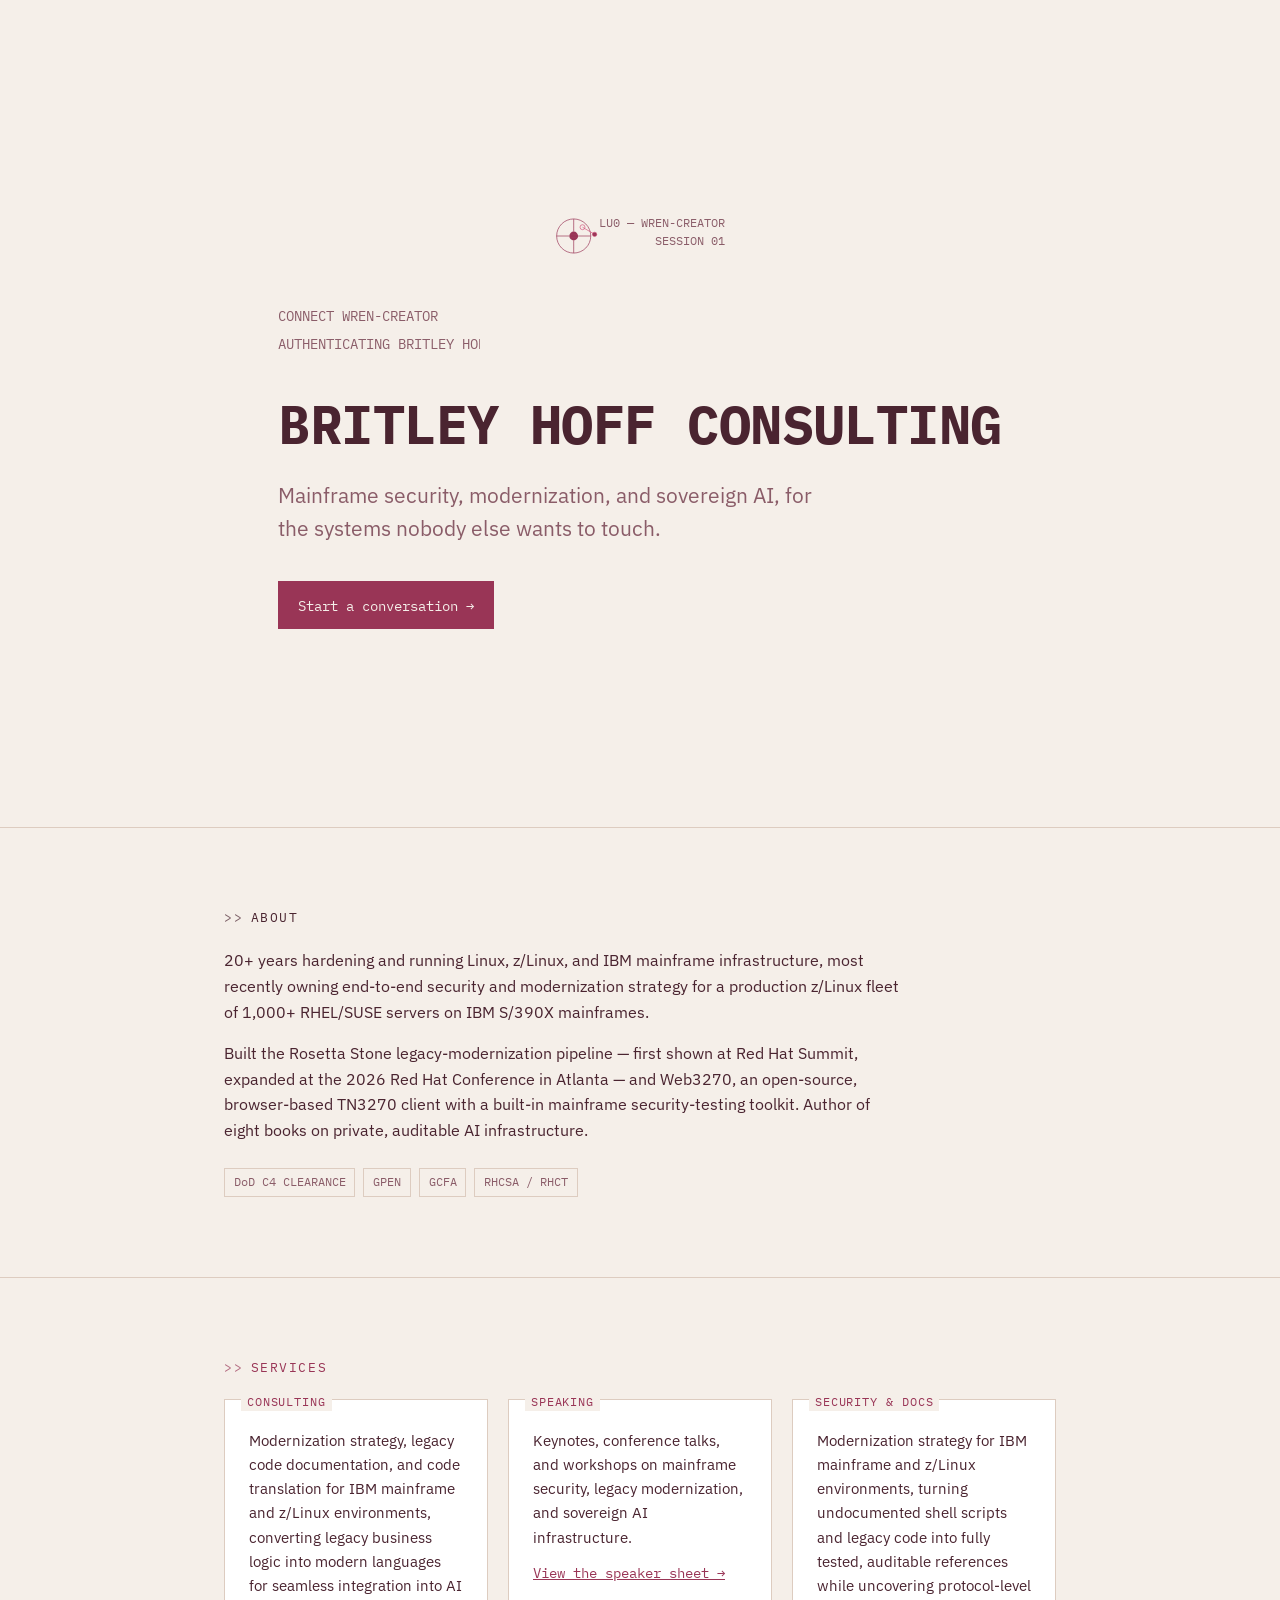
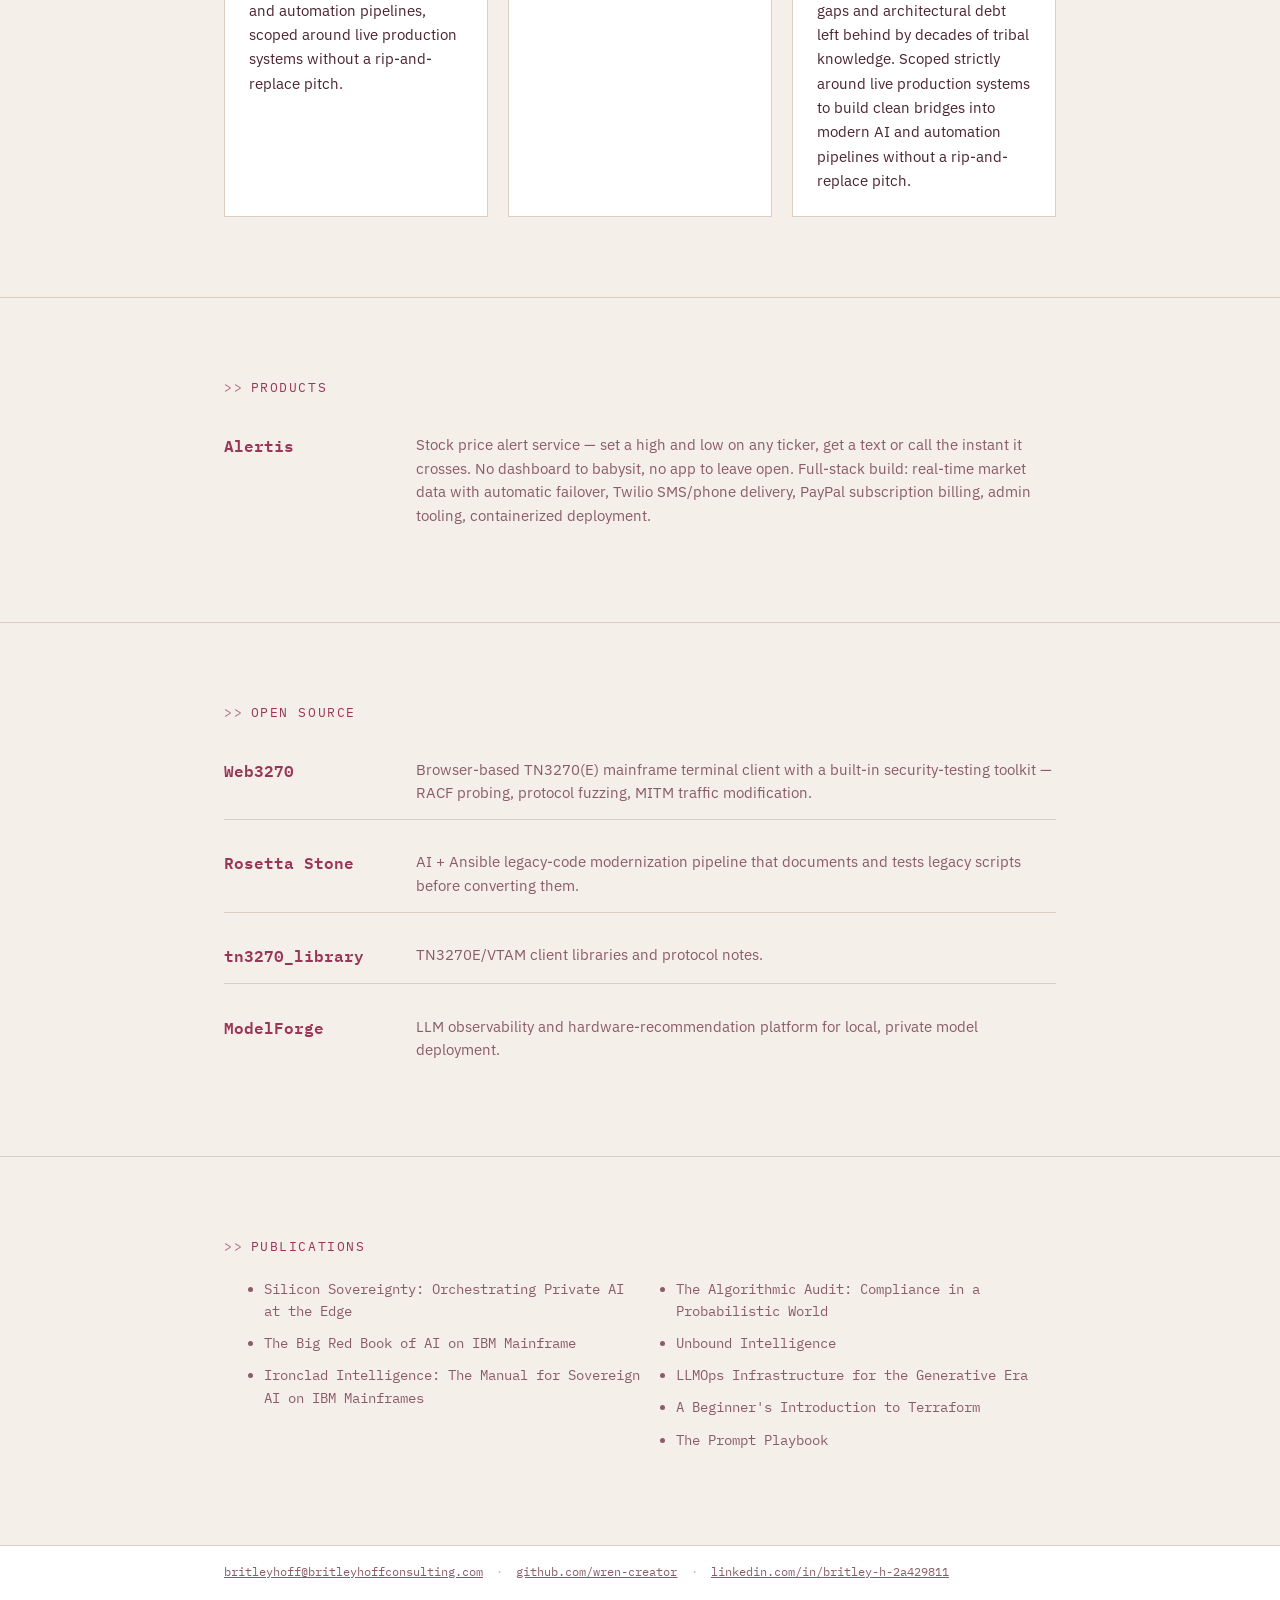
==== index.html @ 106f1eaa "copy: swap documentation for sovereign AI in hero tagline The old line only covered the security/mod" ====
<!doctype html>
<html lang="en">
<head>
<meta charset="utf-8">
<meta name="viewport" content="width=device-width, initial-scale=1">
<title>Britley Hoff Consulting — Mainframe Security &amp; Modernization</title>
<meta name="description" content="Mainframe security, modernization, and documentation consulting. Speaking engagements on legacy systems, RACF security, and sovereign AI infrastructure.">
<link rel="stylesheet" href="styles.css">
</head>
<body>

<header class="hero">
  <div class="wrap hero-top">
    <div class="seal" role="img" aria-label="Britley Hoff stamp mark"></div>
    <div class="session-tag">LU0 — WREN-CREATOR<br>SESSION 01</div>
  </div>

  <div class="wrap">
    <div class="boot" aria-hidden="true">
      <p class="line-1">CONNECT WREN-CREATOR... <span class="ok">OK</span></p>
      <p class="line-2">AUTHENTICATING BRITLEY HOFF... <span class="ok">OK</span></p>
    </div>

    <h1>BRITLEY HOFF CONSULTING</h1>
    <p class="tagline">Mainframe security, modernization, and sovereign AI, for the systems nobody else wants to touch.</p>
    <p class="cta"><a class="btn" href="mailto:britleyhoff@britleyhoffconsulting.com">Start a conversation →</a></p>
  </div>
</header>

<section class="about" id="about">
  <div class="wrap">
    <p class="eyebrow">About</p>
    <p>20+ years hardening and running Linux, z/Linux, and IBM mainframe infrastructure, most recently owning end-to-end security and modernization strategy for a production z/Linux fleet of 1,000+ RHEL/SUSE servers on IBM S/390X mainframes.</p>
    <p>Built the Rosetta Stone legacy-modernization pipeline — first shown at Red Hat Summit, expanded at the 2026 Red Hat Conference in Atlanta — and Web3270, an open-source, browser-based TN3270 client with a built-in mainframe security-testing toolkit. Author of eight books on private, auditable AI infrastructure.</p>
    <div class="tags">
      <span>DoD C4 CLEARANCE</span>
      <span>GPEN</span>
      <span>GCFA</span>
      <span>RHCSA / RHCT</span>
    </div>
  </div>
</section>

<section id="services">
  <div class="wrap">
    <p class="eyebrow">Services</p>
    <div class="fields">
      <div class="field" data-label="CONSULTING">
        <p>Modernization strategy, legacy code documentation, and code translation for IBM mainframe and z/Linux environments, converting legacy business logic into modern languages for seamless integration into AI and automation pipelines, scoped around live production systems without a rip-and-replace pitch.</p>
      </div>
      <div class="field" data-label="SPEAKING">
        <p>Keynotes, conference talks, and workshops on mainframe security, legacy modernization, and sovereign AI infrastructure.</p>
        <a href="https://wren-creator.github.io/speaking/">View the speaker sheet →</a>
      </div>
      <div class="field" data-label="SECURITY &amp; DOCS">
        <p>Modernization strategy for IBM mainframe and z/Linux environments, turning undocumented shell scripts and legacy code into fully tested, auditable references while uncovering protocol-level gaps and architectural debt left behind by decades of tribal knowledge. Scoped strictly around live production systems to build clean bridges into modern AI and automation pipelines without a rip-and-replace pitch.</p>
      </div>
    </div>
  </div>
</section>

<section id="products">
  <div class="wrap">
    <p class="eyebrow">Products</p>
    <div class="oss-list">
      <div class="oss-item">
        <a href="https://alertis.net">Alertis</a>
        <p>Stock price alert service — set a high and low on any ticker, get a text or call the instant it crosses. No dashboard to babysit, no app to leave open. Full-stack build: real-time market data with automatic failover, Twilio SMS/phone delivery, PayPal subscription billing, admin tooling, containerized deployment.</p>
      </div>
    </div>
  </div>
</section>

<section id="open-source">
  <div class="wrap">
    <p class="eyebrow">Open source</p>
    <div class="oss-list">
      <div class="oss-item">
        <a href="https://github.com/wren-creator/web3270">Web3270</a>
        <p>Browser-based TN3270(E) mainframe terminal client with a built-in security-testing toolkit — RACF probing, protocol fuzzing, MITM traffic modification.</p>
      </div>
      <div class="oss-item">
        <a href="https://github.com/wren-creator/red-hat-conference">Rosetta Stone</a>
        <p>AI + Ansible legacy-code modernization pipeline that documents and tests legacy scripts before converting them.</p>
      </div>
      <div class="oss-item">
        <a href="https://github.com/wren-creator/tn3270_library">tn3270_library</a>
        <p>TN3270E/VTAM client libraries and protocol notes.</p>
      </div>
      <div class="oss-item">
        <a href="https://github.com/wren-creator/ModelForge">ModelForge</a>
        <p>LLM observability and hardware-recommendation platform for local, private model deployment.</p>
      </div>
    </div>
  </div>
</section>

<section id="publications">
  <div class="wrap">
    <p class="eyebrow">Publications</p>
    <ul class="pubs">
      <li>Silicon Sovereignty: Orchestrating Private AI at the Edge</li>
      <li>The Big Red Book of AI on IBM Mainframe</li>
      <li>Ironclad Intelligence: The Manual for Sovereign AI on IBM Mainframes</li>
      <li>The Algorithmic Audit: Compliance in a Probabilistic World</li>
      <li>Unbound Intelligence</li>
      <li>LLMOps Infrastructure for the Generative Era</li>
      <li>A Beginner's Introduction to Terraform</li>
      <li>The Prompt Playbook</li>
    </ul>
  </div>
</section>

<footer>
  <div class="status-line">
    <div>
      <a href="mailto:britleyhoff@britleyhoffconsulting.com">britleyhoff@britleyhoffconsulting.com</a>
      <span class="sep">·</span>
      <a href="https://github.com/wren-creator">github.com/wren-creator</a>
      <span class="sep">·</span>
      <a href="https://linkedin.com/in/britley-h-2a429811">linkedin.com/in/britley-h-2a429811</a>
    </div>
    <div><a href="privacy.html">PRIVACY</a> <span class="sep">·</span> <span class="status-ready">SESSION READY</span></div>
  </div>
</footer>

</body>
</html>
---- styles.css ----
/* Britley Hoff Consulting — terminal-session identity built from the
   BH stamp mark's own palette. Dark = the CRT default; light = the same
   session viewed on paper. */

@import url('https://fonts.googleapis.com/css2?family=IBM+Plex+Mono:wght@400;500;600;700&family=IBM+Plex+Sans:wght@400;500;600&display=swap');

:root {
  --ink: #1a0a12;
  --ink-2: #241019;
  --ink-3: #341824;
  --wine: #993556;
  --rose: #d4537e;
  --rose-pale: #f4c0d1;
  --paper: #f5efe9;
  --paper-2: #ece0d7;
  --paper-3: #ddccc0;
  --ink-soft: #4a2430;

  --bg: var(--ink);
  --bg-panel: var(--ink-2);
  --bg-panel-2: var(--ink-3);
  --border: #55293a;
  --text: #f3e3e9;
  --text-dim: #c79aa8;
  --accent: var(--rose);
  --accent-soft: var(--rose-pale);
  --logo-mark: url('assets/logo-dark.svg');

  --font-mono: 'IBM Plex Mono', ui-monospace, 'SF Mono', Menlo, Consolas, monospace;
  --font-sans: 'IBM Plex Sans', -apple-system, BlinkMacSystemFont, 'Segoe UI', sans-serif;

  color-scheme: dark;
}

@media (prefers-color-scheme: light) {
  :root {
    --bg: var(--paper);
    --bg-panel: #ffffff;
    --bg-panel-2: var(--paper-2);
    --border: var(--paper-3);
    --text: var(--ink-soft);
    --text-dim: #8a5c68;
    --accent: var(--wine);
    --accent-soft: var(--wine);
    --logo-mark: url('assets/logo-light.svg');
    color-scheme: light;
  }
}

* { box-sizing: border-box; }

html { scroll-behavior: smooth; }

body {
  margin: 0;
  background: var(--bg);
  color: var(--text);
  font-family: var(--font-sans);
  line-height: 1.6;
  -webkit-font-smoothing: antialiased;
}

a { color: var(--accent); }
a:focus-visible, button:focus-visible {
  outline: 2px solid var(--accent);
  outline-offset: 3px;
}

.wrap {
  max-width: 880px;
  margin: 0 auto;
  padding: 0 1.5rem;
}

/* ---------- eyebrow / field labels ---------- */
.eyebrow {
  font-family: var(--font-mono);
  font-size: 0.8rem;
  letter-spacing: 0.12em;
  color: var(--accent);
  text-transform: uppercase;
  display: flex;
  align-items: center;
  gap: 0.6em;
  margin: 0 0 1.25rem;
}
.eyebrow::before { content: '>>'; opacity: 0.7; }

/* ---------- hero / boot sequence ---------- */
.hero {
  min-height: 92vh;
  display: flex;
  flex-direction: column;
  justify-content: center;
  border-bottom: 1px solid var(--border);
  position: relative;
  overflow: hidden;
}

.hero::before {
  content: '';
  position: absolute;
  inset: 0;
  background: repeating-linear-gradient(
    to bottom,
    rgba(255,255,255,0.02) 0px,
    rgba(255,255,255,0.02) 1px,
    transparent 1px,
    transparent 3px
  );
  pointer-events: none;
}

.hero-top {
  display: flex;
  justify-content: space-between;
  align-items: flex-start;
  padding-top: 2rem;
}

.seal {
  width: 44px;
  height: 44px;
  background-image: var(--logo-mark);
  background-size: contain;
  background-repeat: no-repeat;
  flex-shrink: 0;
}

.session-tag {
  font-family: var(--font-mono);
  font-size: 0.75rem;
  color: var(--text-dim);
  text-align: right;
  line-height: 1.5;
}

.boot {
  font-family: var(--font-mono);
  font-size: 0.85rem;
  color: var(--text-dim);
  margin: 3rem 0 1.5rem;
}
.boot p {
  margin: 0 0 0.4rem;
  overflow: hidden;
  white-space: nowrap;
  border-right: 2px solid var(--accent);
  width: 0;
}
.boot .line-1 {
  animation: type-27 0.7s steps(27, end) 0.1s forwards,
             blink-off 0.1s 0.8s forwards;
}
.boot .line-2 {
  animation: type-34 0.85s steps(34, end) 0.9s forwards,
             blink-off 0.1s 1.75s forwards;
}
.boot .ok { color: var(--accent); }

.hero h1 {
  font-family: var(--font-mono);
  font-weight: 700;
  font-size: clamp(2rem, 5vw, 3.4rem);
  letter-spacing: -0.01em;
  margin: 0 0 0.75rem;
  color: var(--text);
  opacity: 0;
  animation: rise 0.6s ease-out 1.9s forwards;
}

.hero .tagline {
  font-size: clamp(1.05rem, 2vw, 1.3rem);
  max-width: 42ch;
  color: var(--text-dim);
  margin: 0 0 2.25rem;
  opacity: 0;
  animation: rise 0.6s ease-out 2.15s forwards;
}

.hero .cta {
  opacity: 0;
  animation: rise 0.6s ease-out 2.4s forwards;
}

.btn {
  display: inline-flex;
  align-items: center;
  gap: 0.5em;
  font-family: var(--font-mono);
  font-size: 0.9rem;
  text-decoration: none;
  color: var(--bg);
  background: var(--accent);
  padding: 0.8em 1.3em;
  border: 1px solid var(--accent);
  transition: background 0.15s ease, color 0.15s ease;
}
.btn:hover { background: transparent; color: var(--accent); }

@keyframes type-27 {
  from { width: 0; }
  to { width: 20.5ch; }
}
@keyframes type-34 {
  from { width: 0; }
  to { width: 25.5ch; }
}
@keyframes blink-off {
  to { border-color: transparent; }
}
@keyframes rise {
  from { opacity: 0; transform: translateY(8px); }
  to { opacity: 1; transform: translateY(0); }
}

@media (prefers-reduced-motion: reduce) {
  .boot p, .hero h1, .hero .tagline, .hero .cta {
    animation: none !important;
    opacity: 1 !important;
    width: auto !important;
    border-right: none !important;
  }
}

/* ---------- sections ---------- */
section { padding: 5rem 0; }
section + section { border-top: 1px solid var(--border); }

.about p { max-width: 68ch; color: var(--text); }
.about .tags {
  display: flex;
  flex-wrap: wrap;
  gap: 0.5rem;
  margin-top: 1.5rem;
  font-family: var(--font-mono);
}
.about .tags span {
  font-size: 0.78rem;
  border: 1px solid var(--border);
  padding: 0.3em 0.7em;
  color: var(--text-dim);
}

/* ---------- services: 3270 unprotected fields ---------- */
.fields {
  display: grid;
  grid-template-columns: repeat(3, 1fr);
  gap: 1.25rem;
}
@media (max-width: 760px) {
  .fields { grid-template-columns: 1fr; }
}

.field {
  border: 1px solid var(--border);
  background: var(--bg-panel);
  padding: 1.5rem;
  position: relative;
}
.field::before {
  content: attr(data-label);
  position: absolute;
  top: -0.6em;
  left: 1rem;
  background: var(--bg);
  padding: 0 0.5em;
  font-family: var(--font-mono);
  font-size: 0.72rem;
  letter-spacing: 0.08em;
  color: var(--accent);
}
.field p { margin: 0.25rem 0 0; color: var(--text); font-size: 0.95rem; }
.field a { display: inline-block; margin-top: 0.9rem; font-family: var(--font-mono); font-size: 0.85rem; }

/* ---------- open source list ---------- */
.oss-list { display: grid; gap: 1rem; }
.oss-item {
  display: grid;
  grid-template-columns: 11rem 1fr;
  gap: 1rem;
  padding: 0.9rem 0;
  border-bottom: 1px solid var(--border);
}
.oss-item:last-child { border-bottom: none; }
.oss-item a {
  font-family: var(--font-mono);
  font-weight: 600;
  text-decoration: none;
}
.oss-item a:hover { text-decoration: underline; }
.oss-item p { margin: 0; color: var(--text-dim); font-size: 0.92rem; }
@media (max-width: 600px) {
  .oss-item { grid-template-columns: 1fr; gap: 0.25rem; }
}

/* ---------- publications ---------- */
.pubs { columns: 2; column-gap: 2rem; font-family: var(--font-mono); font-size: 0.88rem; color: var(--text-dim); }
.pubs li { margin-bottom: 0.6rem; break-inside: avoid; }
@media (max-width: 600px) { .pubs { columns: 1; } }

/* ---------- status-line footer ---------- */
footer {
  border-top: 1px solid var(--border);
  background: var(--bg-panel);
  font-family: var(--font-mono);
  font-size: 0.78rem;
  color: var(--text-dim);
}
.status-line {
  display: flex;
  justify-content: space-between;
  align-items: center;
  flex-wrap: wrap;
  gap: 0.75rem;
  padding: 1rem 1.5rem;
  max-width: 880px;
  margin: 0 auto;
}
.status-line a { color: var(--text-dim); }
.status-line a:hover { color: var(--accent); }
.status-line .sep { opacity: 0.4; margin: 0 0.5em; }
.status-ready { color: var(--accent); }

/* ---------- privacy / doc page ---------- */
.doc {
  max-width: 68ch;
  margin: 0 auto;
  padding: 4rem 1.5rem 6rem;
}
.doc h1 {
  font-family: var(--font-mono);
  font-size: 1.5rem;
  border-bottom: 1px solid var(--border);
  padding-bottom: 1rem;
}
.doc h2 {
  font-family: var(--font-mono);
  font-size: 1rem;
  color: var(--accent);
  margin-top: 2.5rem;
}
.doc .manline {
  font-family: var(--font-mono);
  font-size: 0.8rem;
  color: var(--text-dim);
  margin-bottom: 2rem;
}
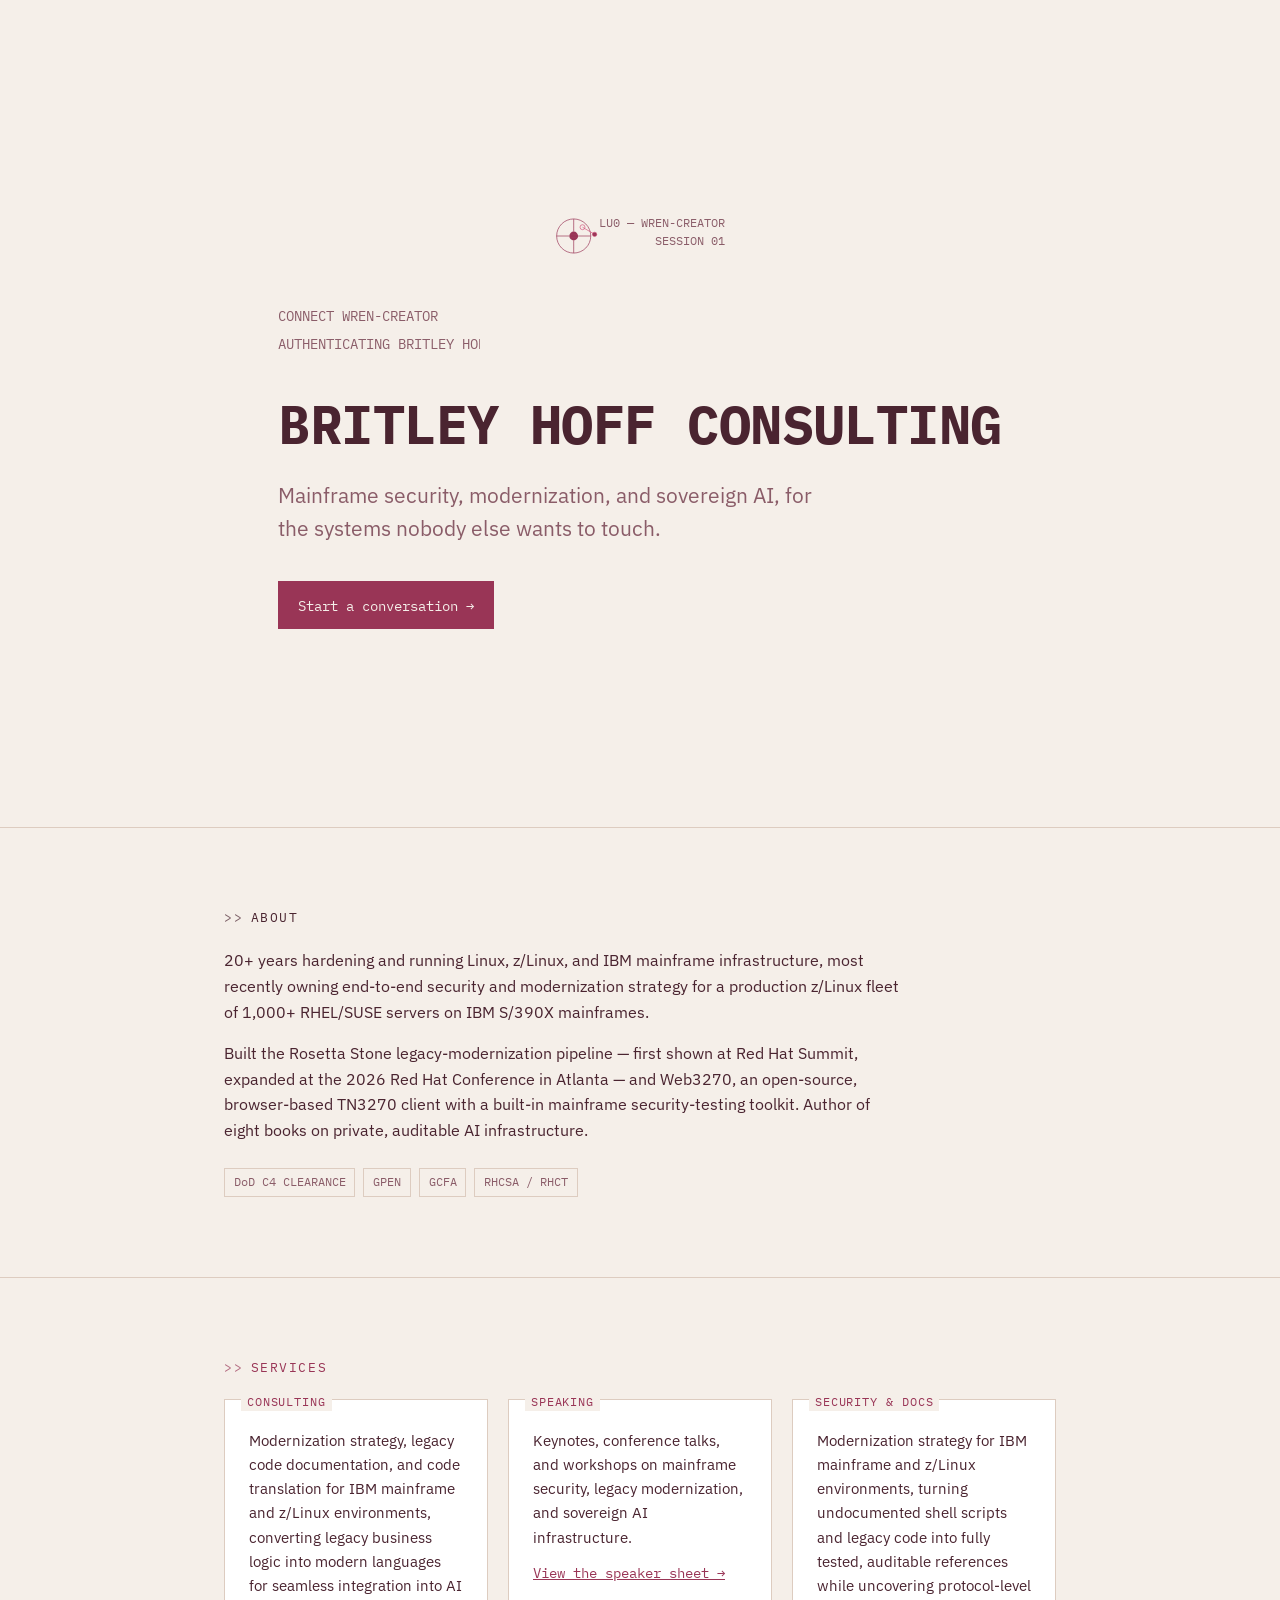
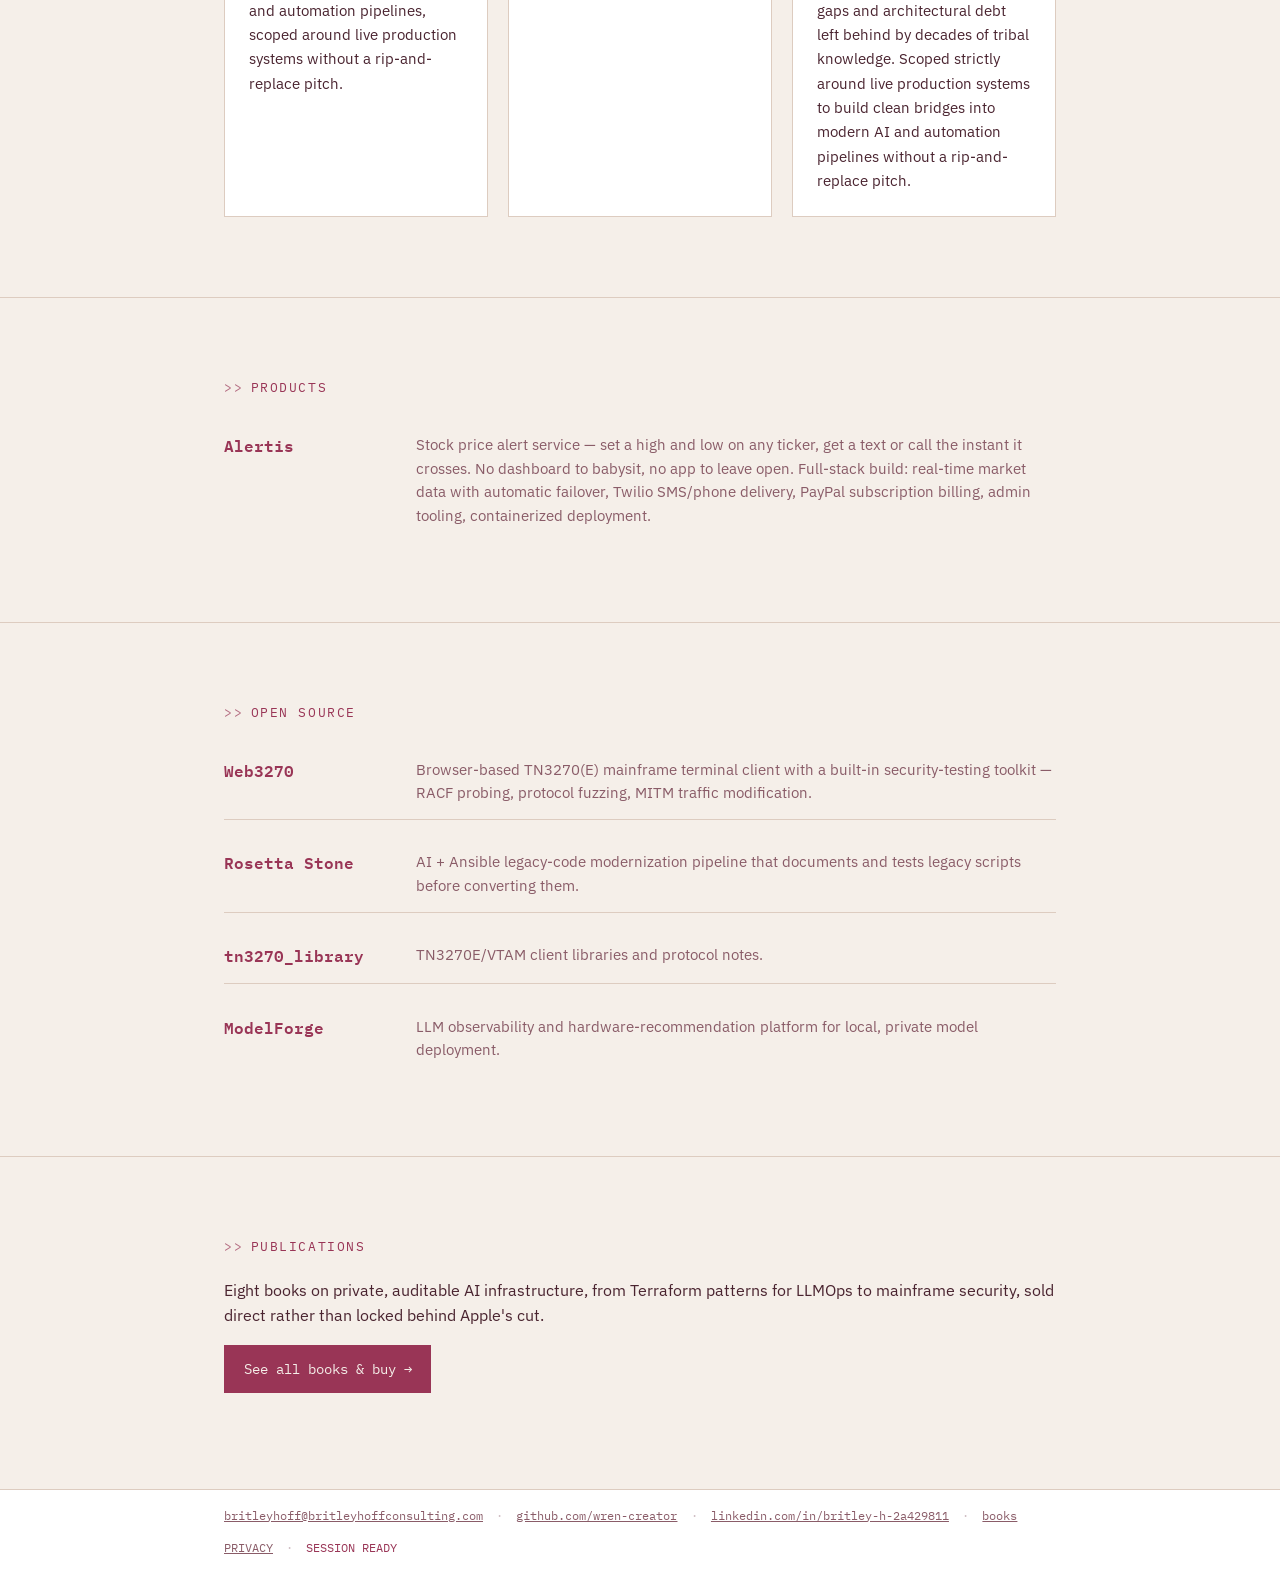
==== commit 17a8fa75: "feat: link Publications section to the new books storefront The books repo now has a live direct-sal" ====
--- a/index.html
+++ b/index.html
@@ -98,16 +98,8 @@
 <section id="publications">
   <div class="wrap">
     <p class="eyebrow">Publications</p>
-    <ul class="pubs">
-      <li>Silicon Sovereignty: Orchestrating Private AI at the Edge</li>
-      <li>The Big Red Book of AI on IBM Mainframe</li>
-      <li>Ironclad Intelligence: The Manual for Sovereign AI on IBM Mainframes</li>
-      <li>The Algorithmic Audit: Compliance in a Probabilistic World</li>
-      <li>Unbound Intelligence</li>
-      <li>LLMOps Infrastructure for the Generative Era</li>
-      <li>A Beginner's Introduction to Terraform</li>
-      <li>The Prompt Playbook</li>
-    </ul>
+    <p>Eight books on private, auditable AI infrastructure, from Terraform patterns for LLMOps to mainframe security, sold direct rather than locked behind Apple's cut.</p>
+    <p class="cta"><a class="btn" href="https://books.britleyhoffconsulting.com">See all books &amp; buy &rarr;</a></p>
   </div>
 </section>
 
@@ -119,6 +111,8 @@
       <a href="https://github.com/wren-creator">github.com/wren-creator</a>
       <span class="sep">·</span>
       <a href="https://linkedin.com/in/britley-h-2a429811">linkedin.com/in/britley-h-2a429811</a>
+      <span class="sep">·</span>
+      <a href="https://books.britleyhoffconsulting.com">books</a>
     </div>
     <div><a href="privacy.html">PRIVACY</a> <span class="sep">·</span> <span class="status-ready">SESSION READY</span></div>
   </div>
--- a/styles.css
+++ b/styles.css
@@ -294,11 +294,6 @@
   .oss-item { grid-template-columns: 1fr; gap: 0.25rem; }
 }
 
-/* ---------- publications ---------- */
-.pubs { columns: 2; column-gap: 2rem; font-family: var(--font-mono); font-size: 0.88rem; color: var(--text-dim); }
-.pubs li { margin-bottom: 0.6rem; break-inside: avoid; }
-@media (max-width: 600px) { .pubs { columns: 1; } }
-
 /* ---------- status-line footer ---------- */
 footer {
   border-top: 1px solid var(--border);
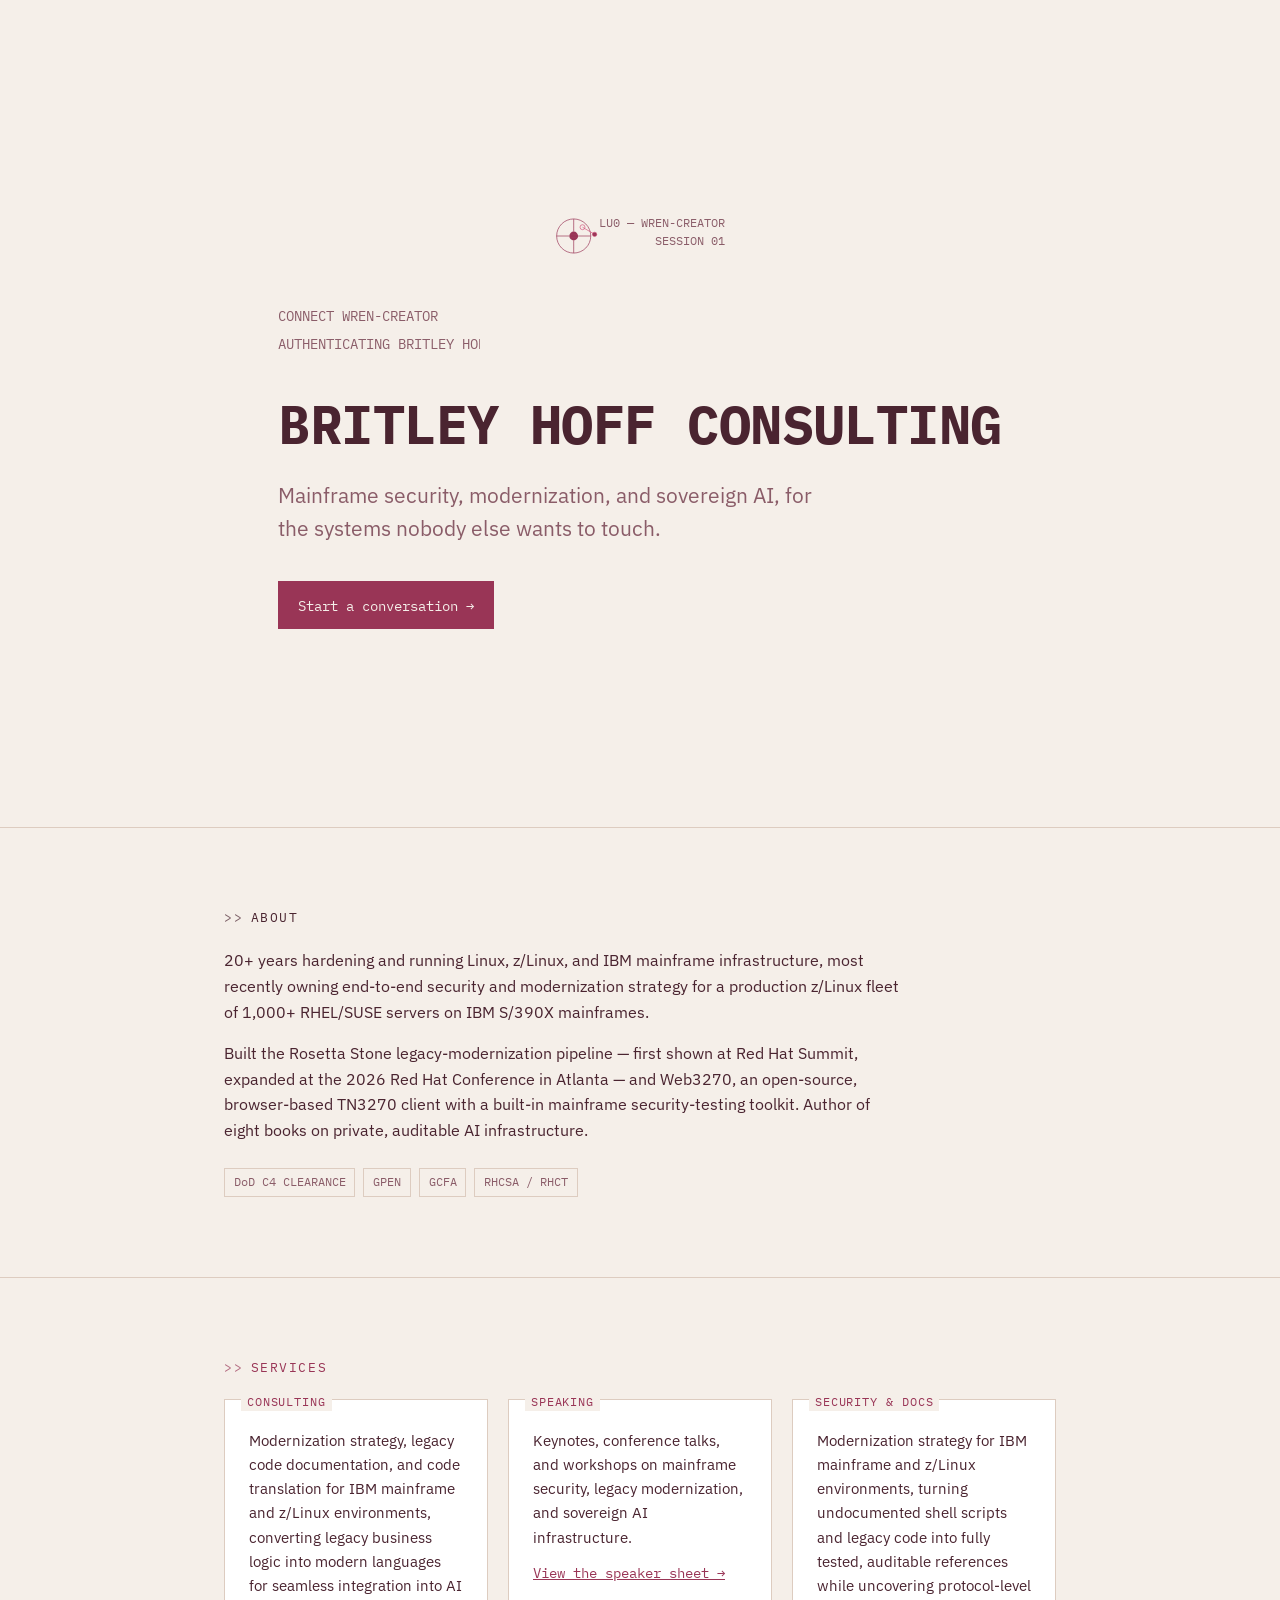
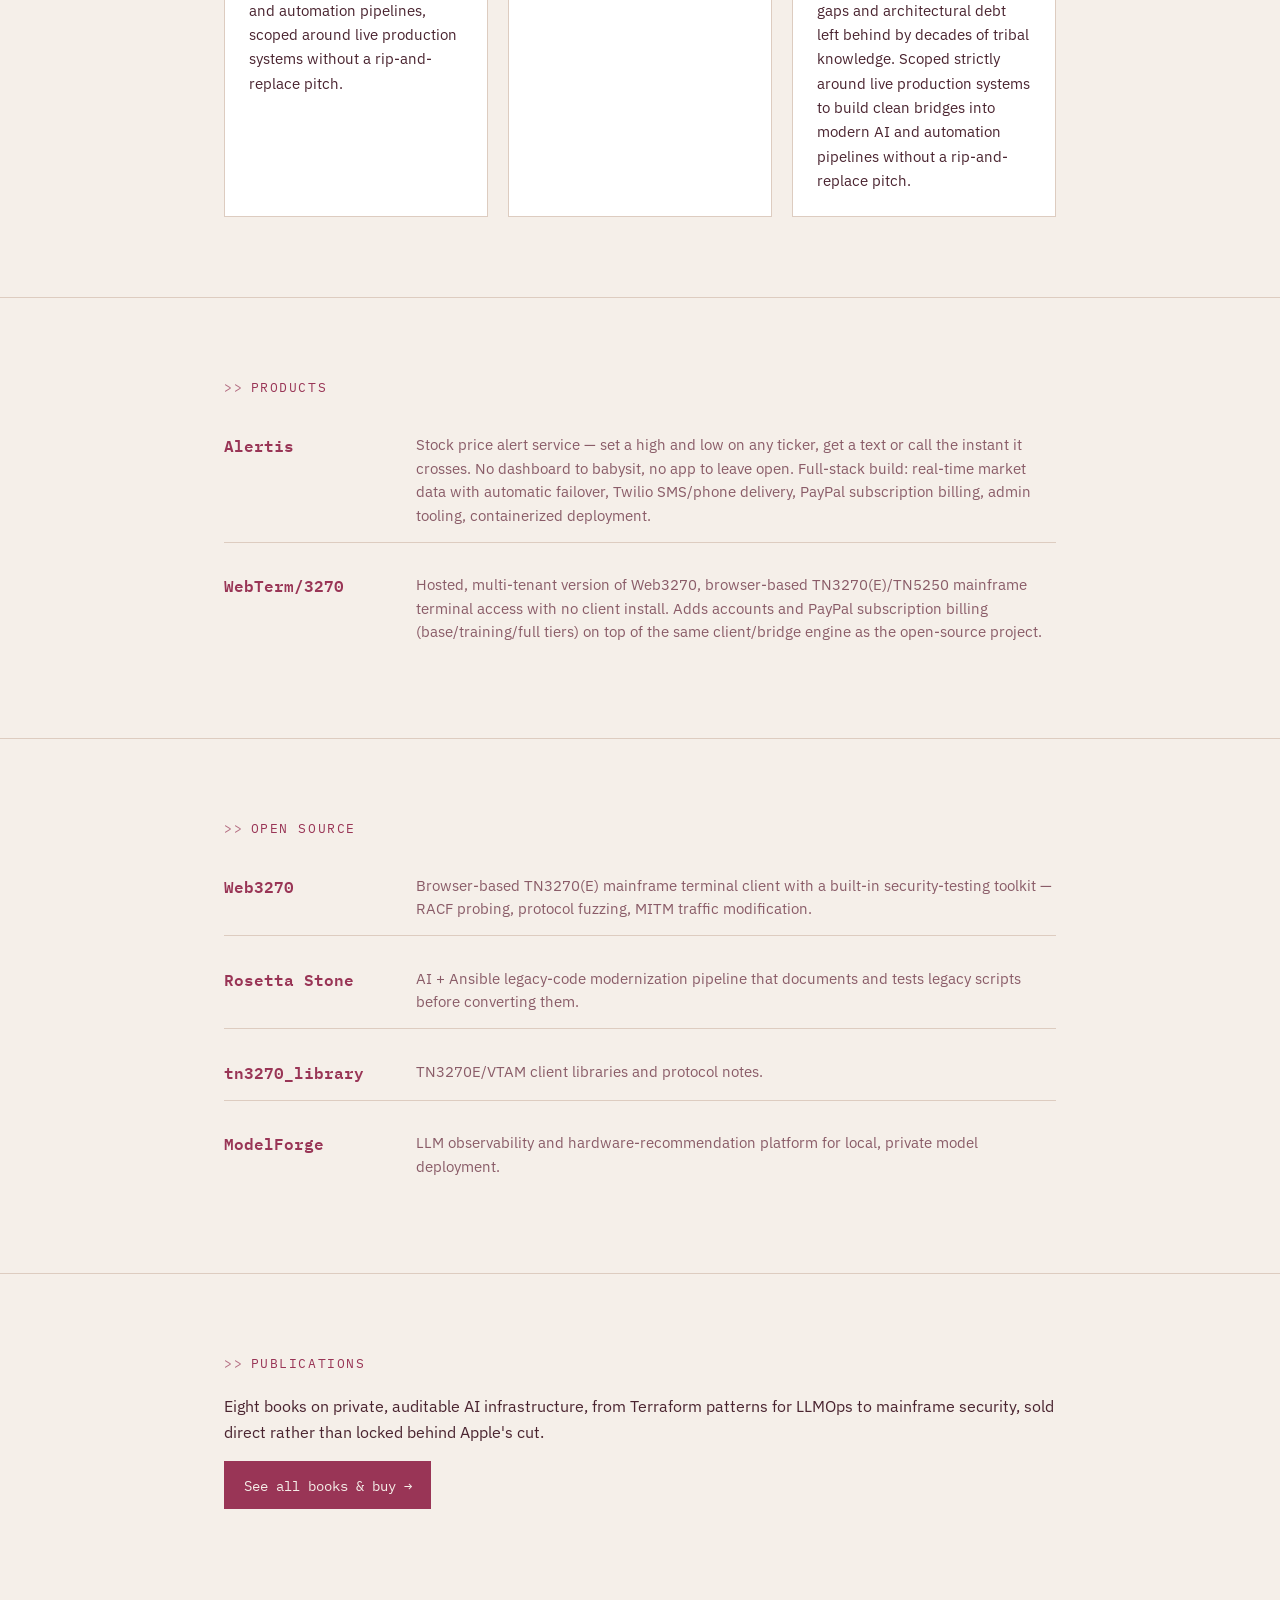
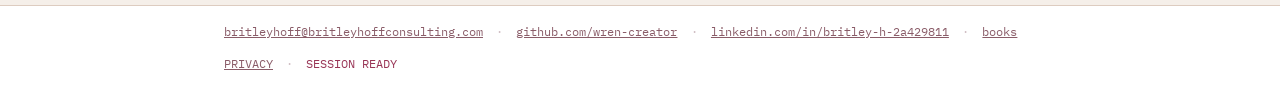
==== commit 338875c6: "feat: add WebTerm/3270 SaaS to Products section The hosted, multi-tenant version of Web3270 (account" ====
--- a/index.html
+++ b/index.html
@@ -67,6 +67,10 @@
         <a href="https://alertis.net">Alertis</a>
         <p>Stock price alert service — set a high and low on any ticker, get a text or call the instant it crosses. No dashboard to babysit, no app to leave open. Full-stack build: real-time market data with automatic failover, Twilio SMS/phone delivery, PayPal subscription billing, admin tooling, containerized deployment.</p>
       </div>
+      <div class="oss-item">
+        <a href="https://webterm-3270.com">WebTerm/3270</a>
+        <p>Hosted, multi-tenant version of Web3270, browser-based TN3270(E)/TN5250 mainframe terminal access with no client install. Adds accounts and PayPal subscription billing (base/training/full tiers) on top of the same client/bridge engine as the open-source project.</p>
+      </div>
     </div>
   </div>
 </section>
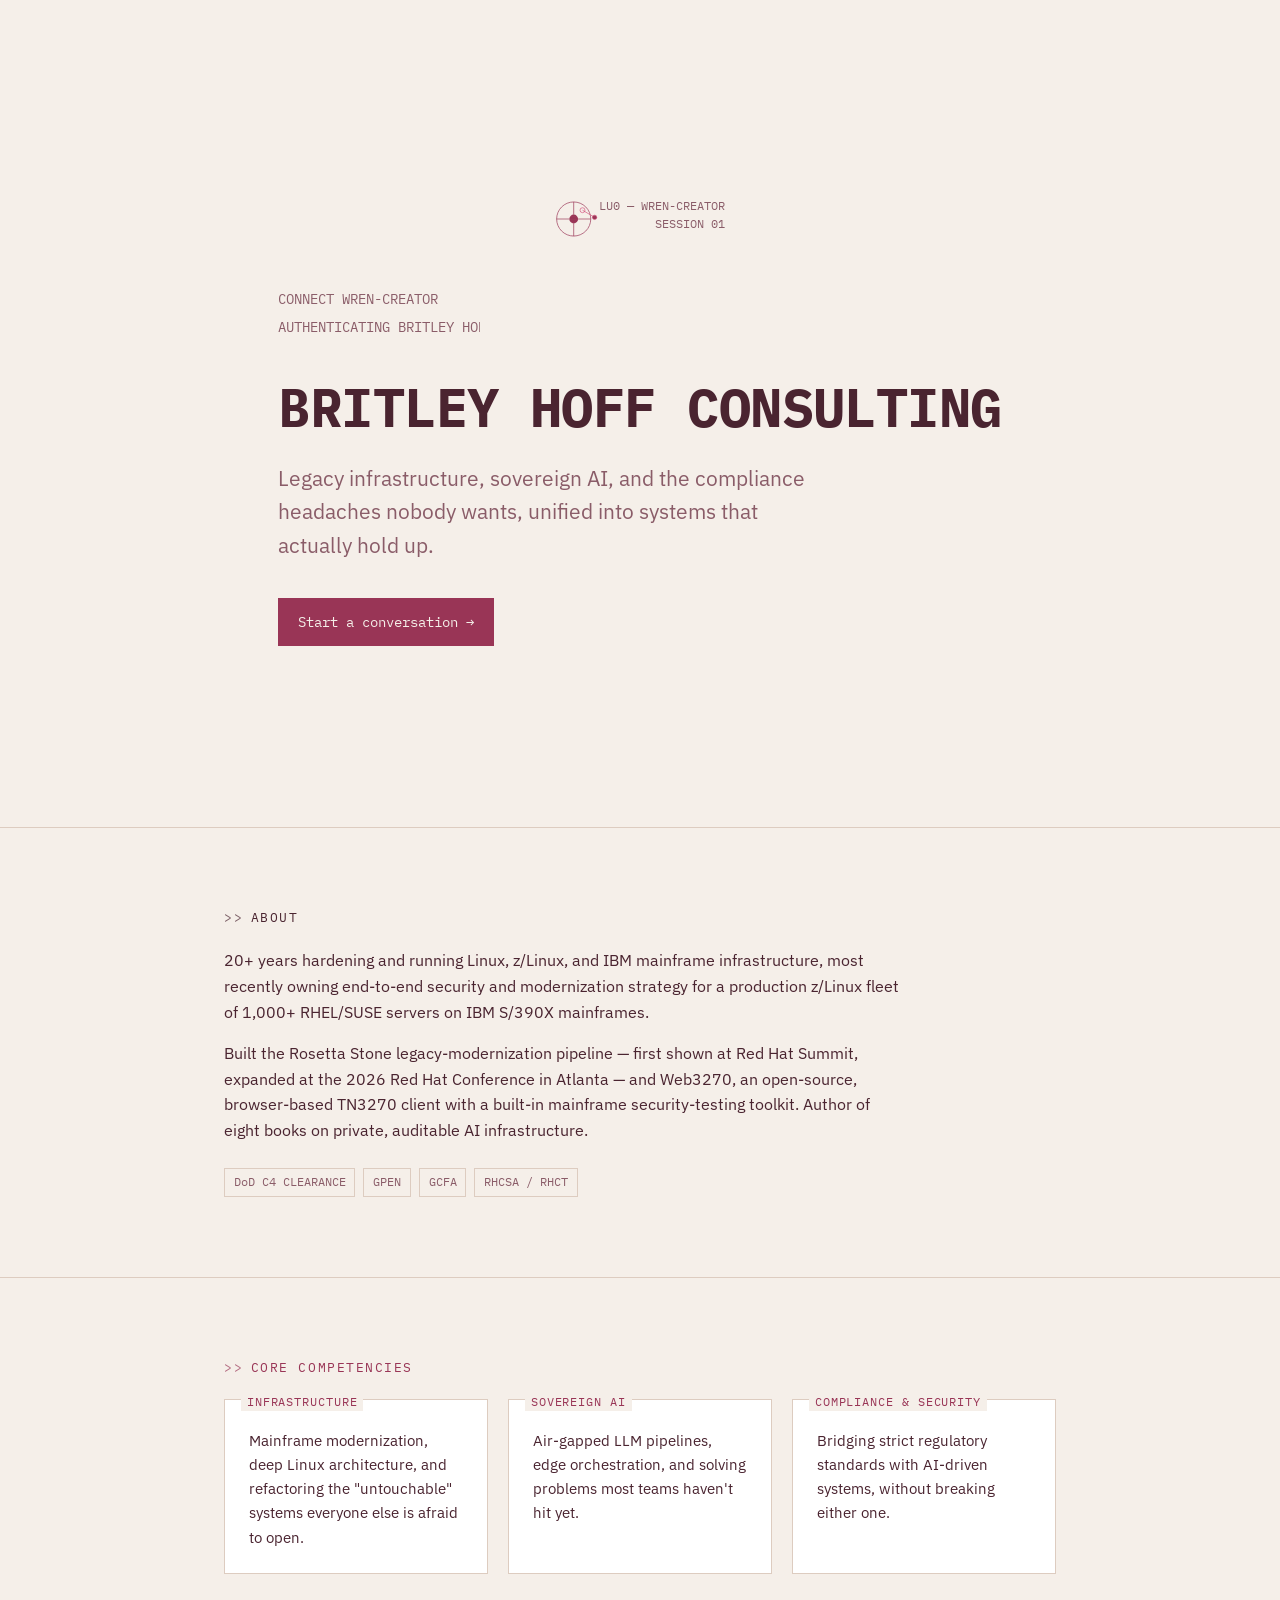
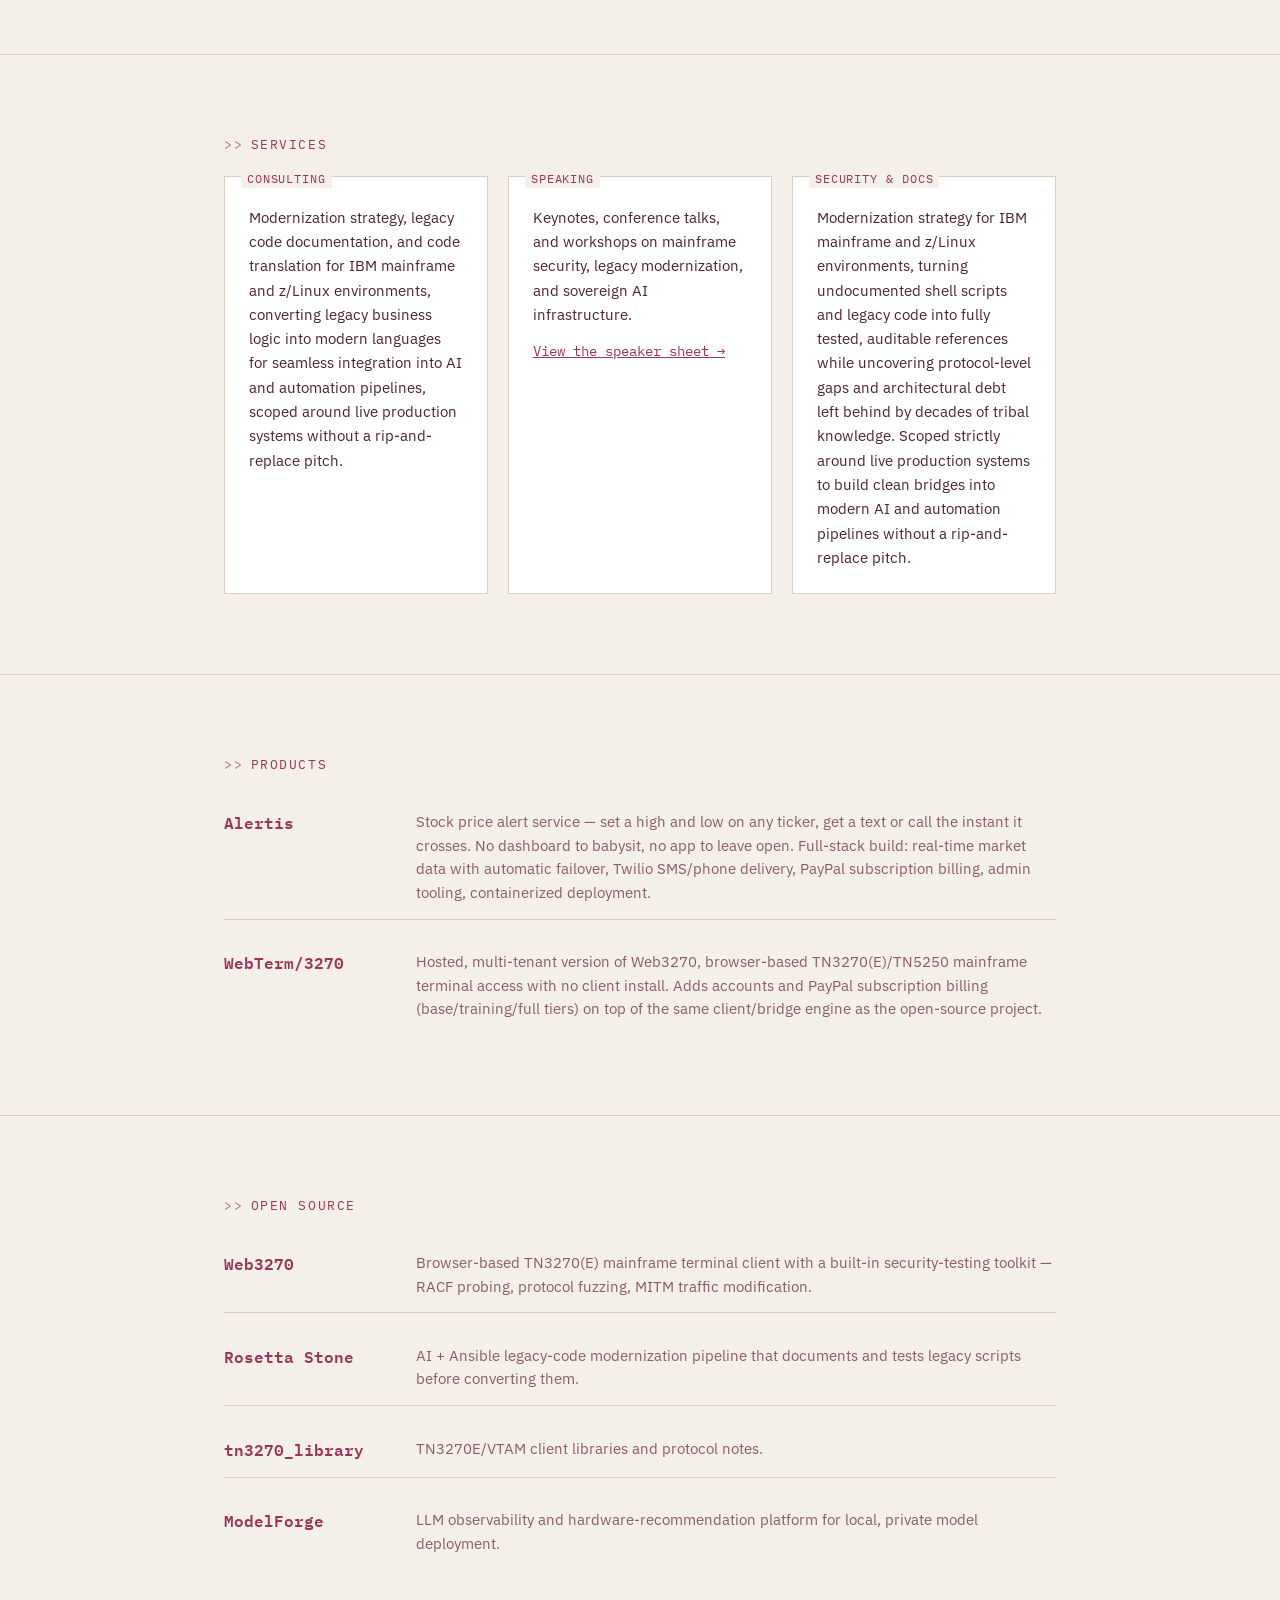
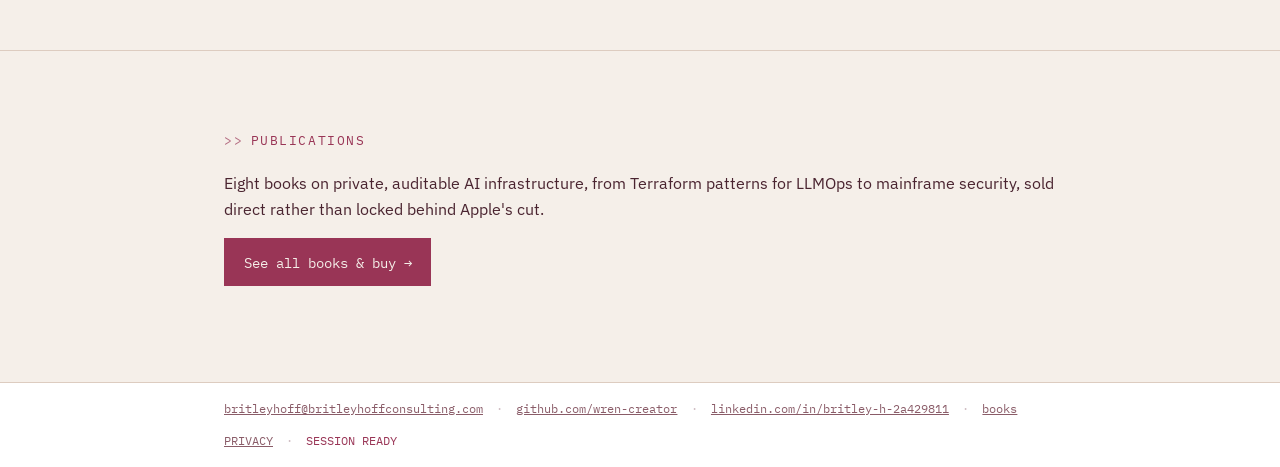
==== commit 1229ee15: "copy: de-emphasize mainframe in hero tagline, add Core Competencies section The old tagline led with" ====
--- a/index.html
+++ b/index.html
@@ -22,7 +22,7 @@
     </div>
 
     <h1>BRITLEY HOFF CONSULTING</h1>
-    <p class="tagline">Mainframe security, modernization, and sovereign AI, for the systems nobody else wants to touch.</p>
+    <p class="tagline">Legacy infrastructure, sovereign AI, and the compliance headaches nobody wants, unified into systems that actually hold up.</p>
     <p class="cta"><a class="btn" href="mailto:britleyhoff@britleyhoffconsulting.com">Start a conversation →</a></p>
   </div>
 </header>
@@ -37,6 +37,23 @@
       <span>GPEN</span>
       <span>GCFA</span>
       <span>RHCSA / RHCT</span>
+    </div>
+  </div>
+</section>
+
+<section id="competencies">
+  <div class="wrap">
+    <p class="eyebrow">Core Competencies</p>
+    <div class="fields">
+      <div class="field" data-label="INFRASTRUCTURE">
+        <p>Mainframe modernization, deep Linux architecture, and refactoring the "untouchable" systems everyone else is afraid to open.</p>
+      </div>
+      <div class="field" data-label="SOVEREIGN AI">
+        <p>Air-gapped LLM pipelines, edge orchestration, and solving problems most teams haven't hit yet.</p>
+      </div>
+      <div class="field" data-label="COMPLIANCE &amp; SECURITY">
+        <p>Bridging strict regulatory standards with AI-driven systems, without breaking either one.</p>
+      </div>
     </div>
   </div>
 </section>
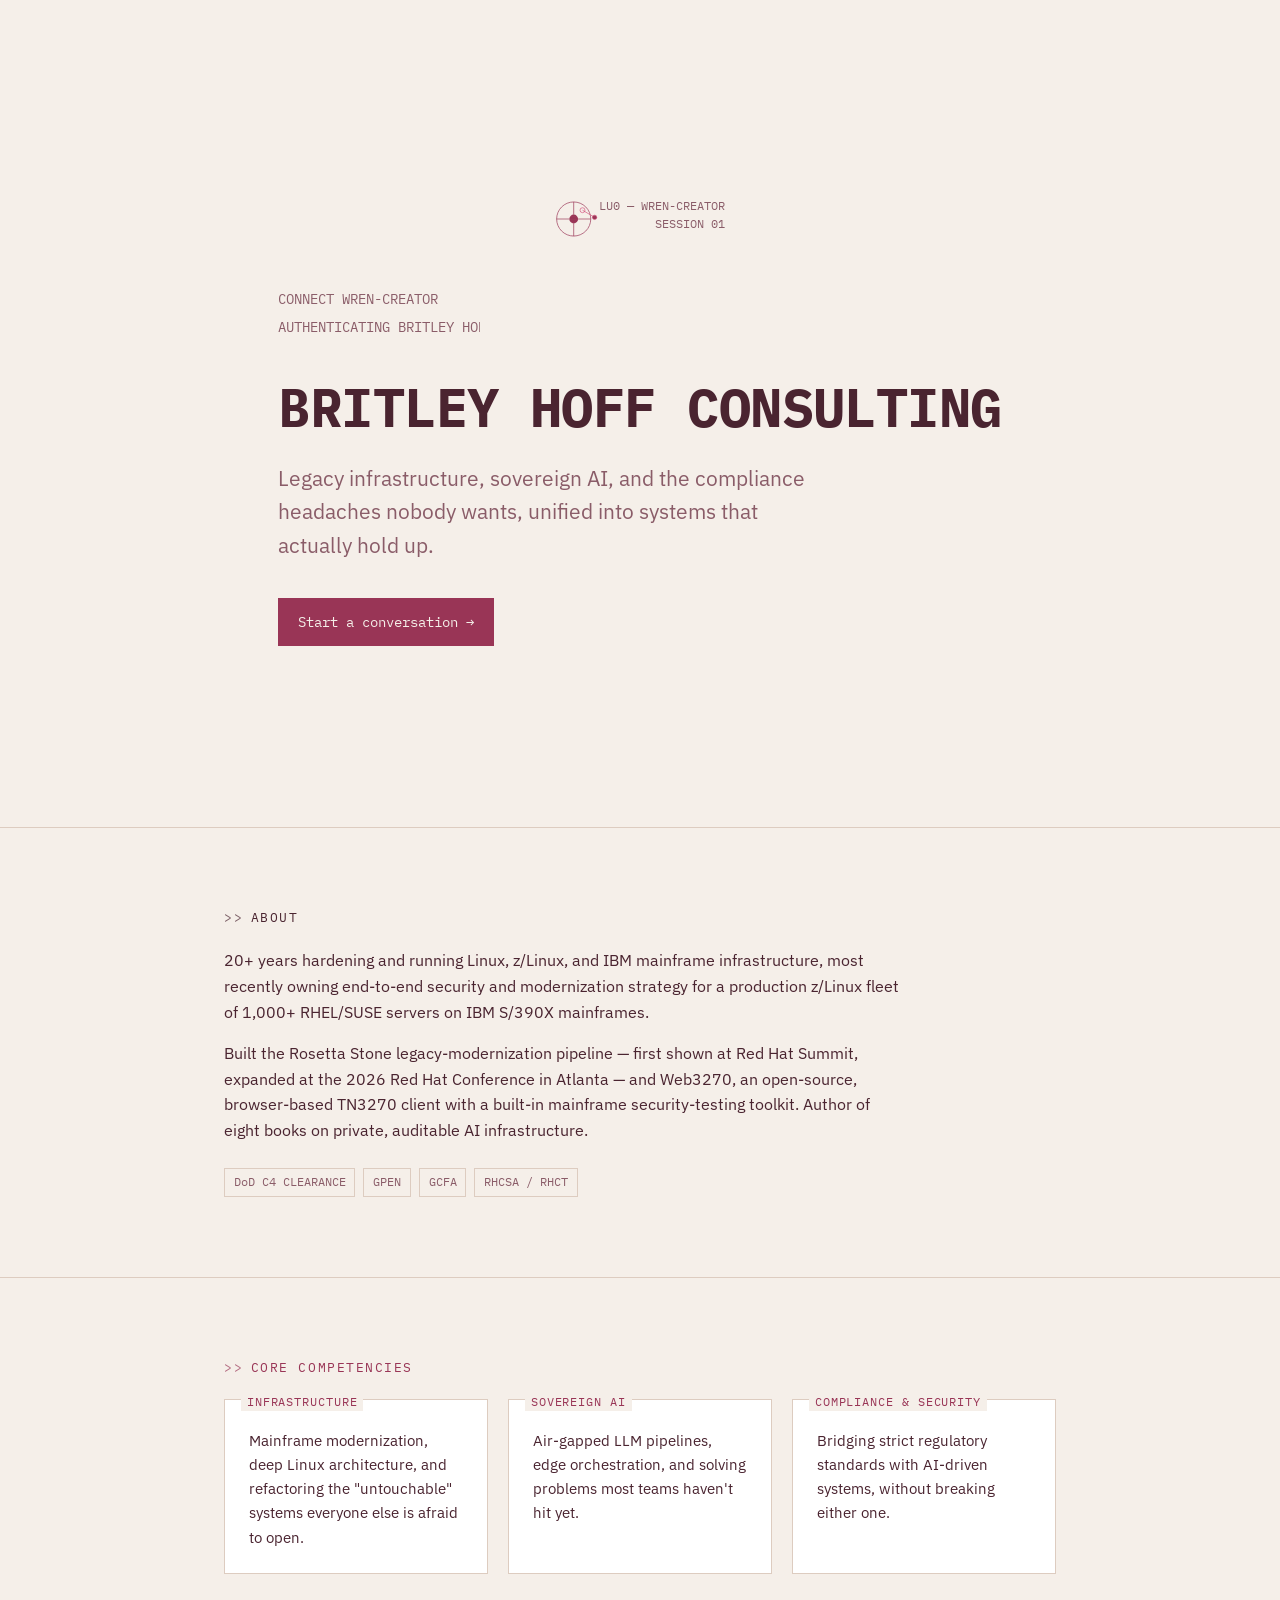
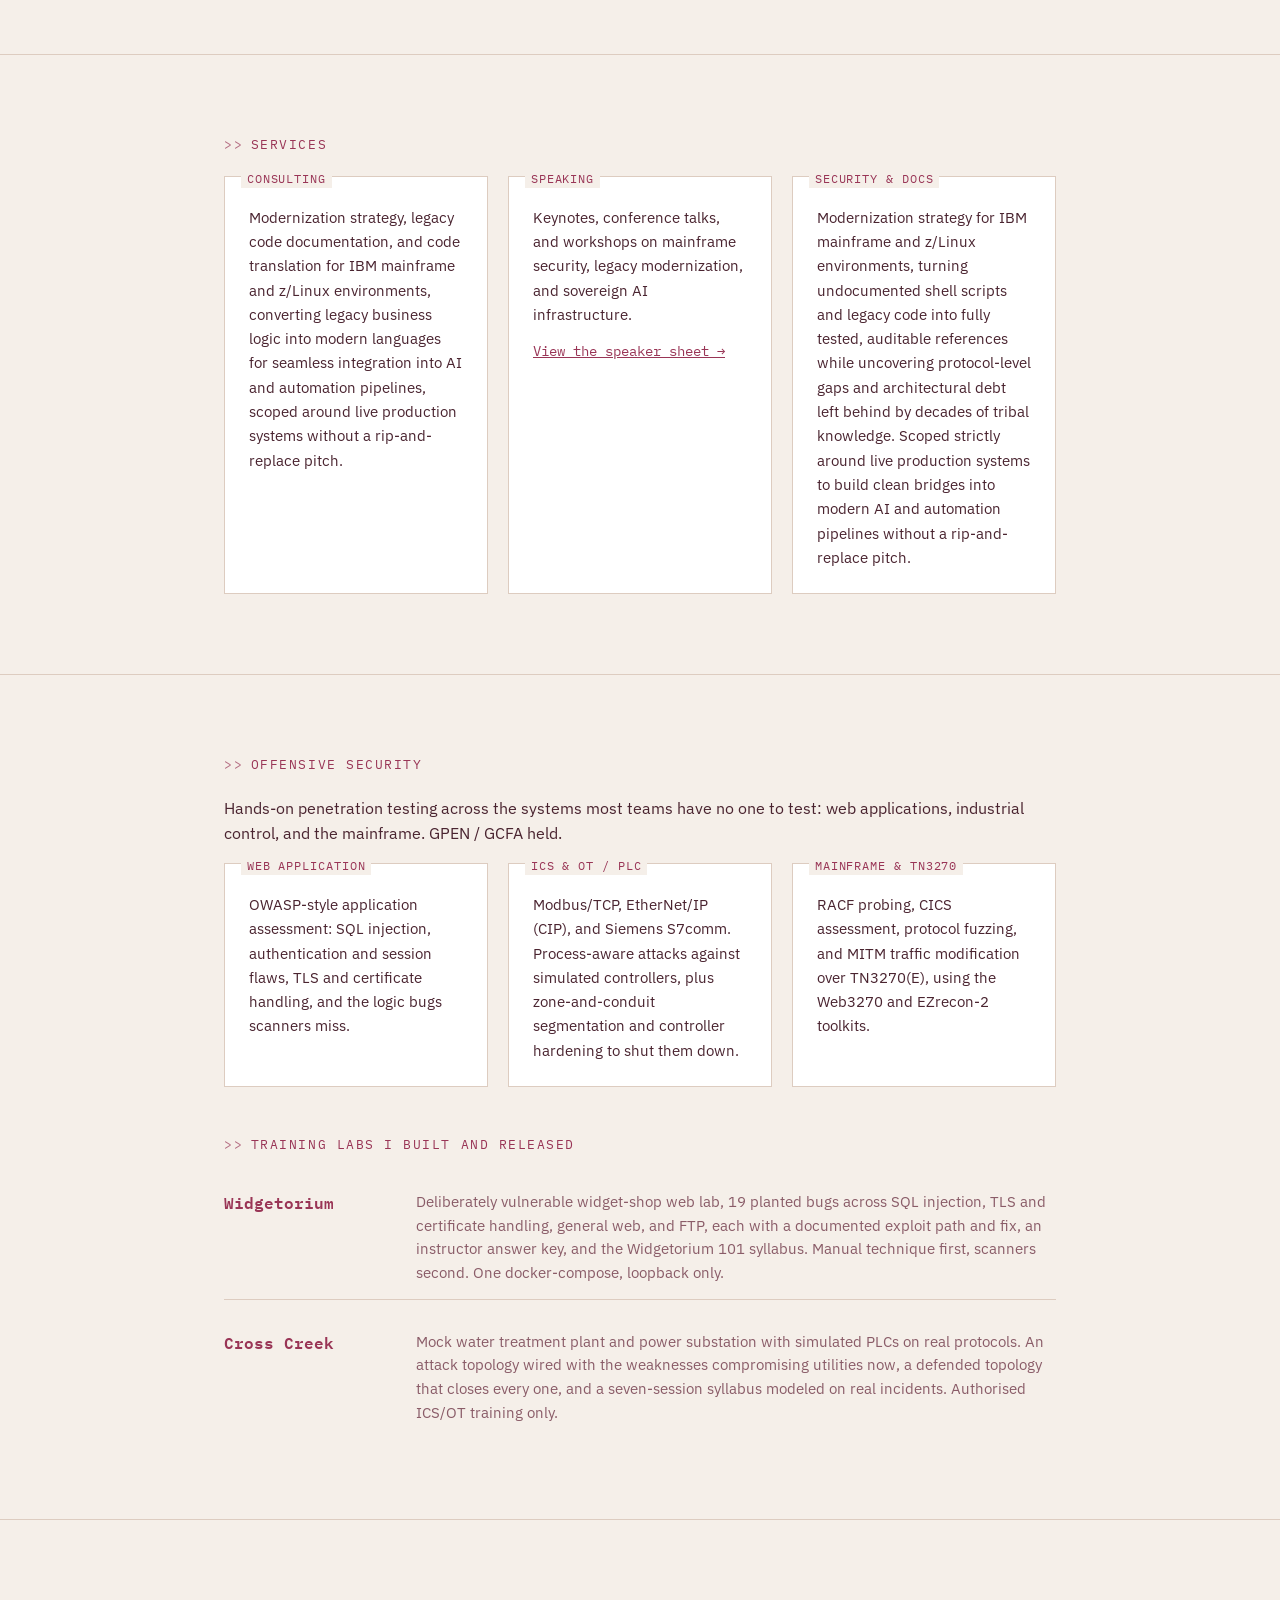
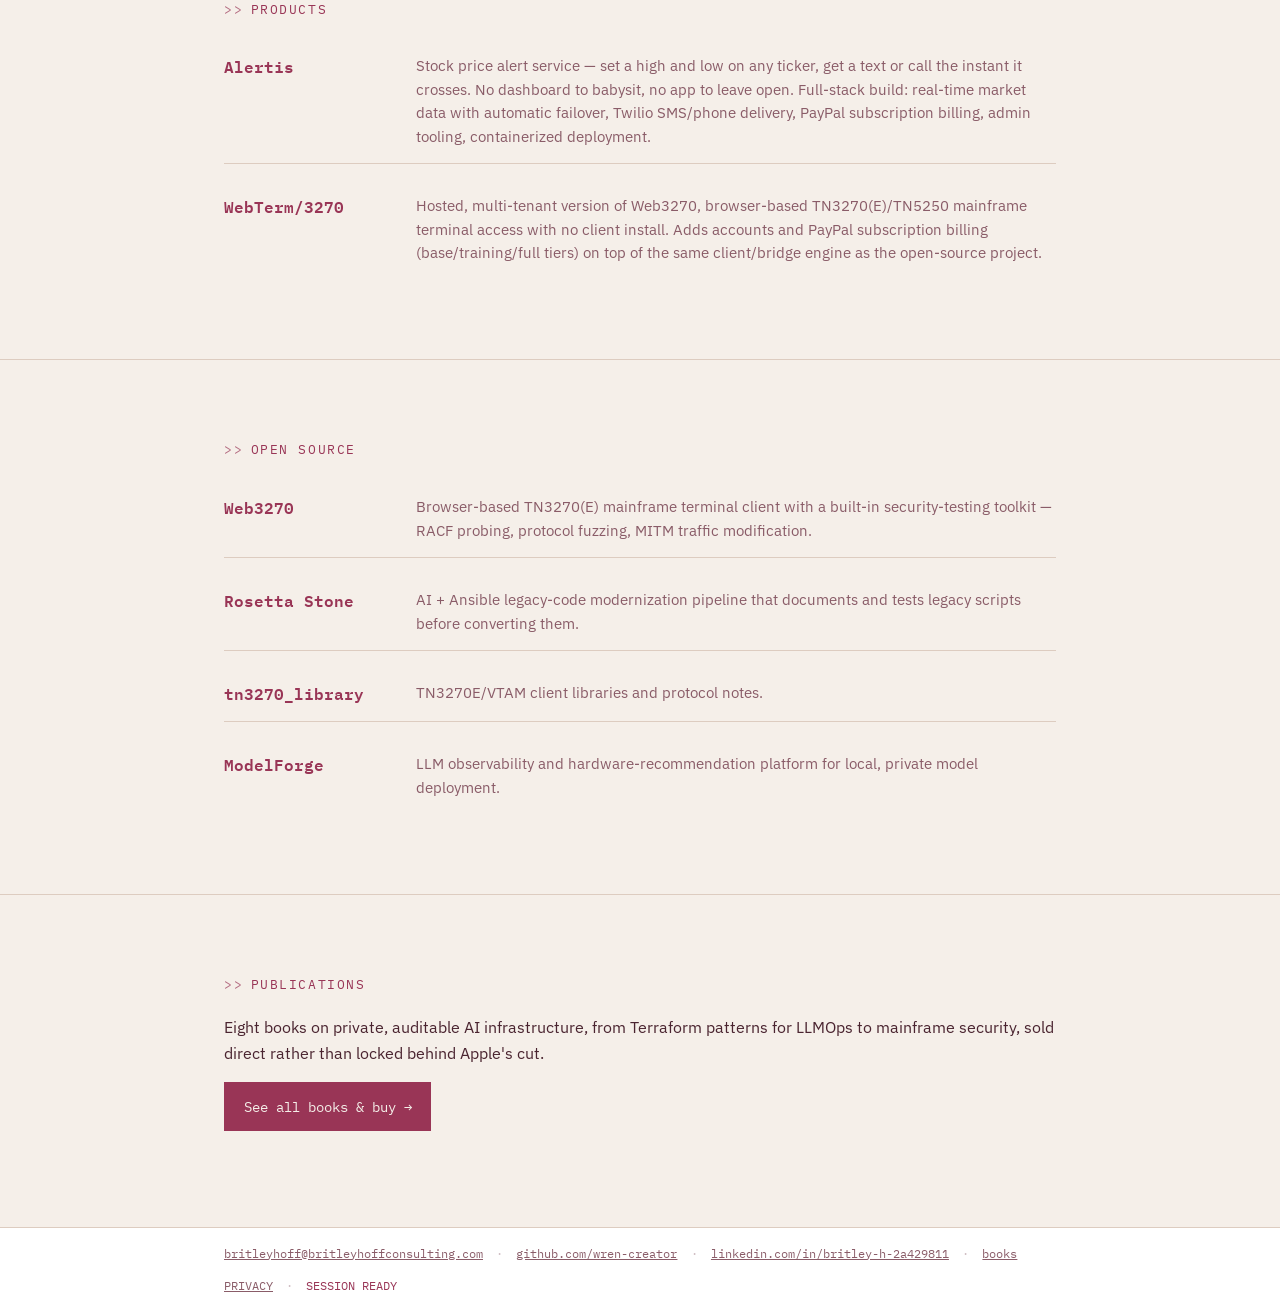
==== commit 99cdddef: "feat: add Offensive Security section with the two new training labs The site talked about mainframe " ====
--- a/index.html
+++ b/index.html
@@ -4,7 +4,7 @@
 <meta charset="utf-8">
 <meta name="viewport" content="width=device-width, initial-scale=1">
 <title>Britley Hoff Consulting — Mainframe Security &amp; Modernization</title>
-<meta name="description" content="Mainframe security, modernization, and documentation consulting. Speaking engagements on legacy systems, RACF security, and sovereign AI infrastructure.">
+<meta name="description" content="Mainframe security, modernization, and documentation consulting. Penetration testing across web applications, ICS/OT, and the mainframe. Speaking engagements on legacy systems, RACF security, and sovereign AI infrastructure.">
 <link rel="stylesheet" href="styles.css">
 </head>
 <body>
@@ -31,7 +31,7 @@
   <div class="wrap">
     <p class="eyebrow">About</p>
     <p>20+ years hardening and running Linux, z/Linux, and IBM mainframe infrastructure, most recently owning end-to-end security and modernization strategy for a production z/Linux fleet of 1,000+ RHEL/SUSE servers on IBM S/390X mainframes.</p>
-    <p>Built the Rosetta Stone legacy-modernization pipeline — first shown at Red Hat Summit, expanded at the 2026 Red Hat Conference in Atlanta — and Web3270, an open-source, browser-based TN3270 client with a built-in mainframe security-testing toolkit. Author of eight books on private, auditable AI infrastructure.</p>
+    <p>Built the Rosetta Stone legacy-modernization pipeline — first shown at Red Hat Summit, expanded at the 2026 Red Hat Conference in Atlanta — and Web3270, an open-source, browser-based TN3270 client with a built-in mainframe security-testing toolkit. Author of <span id="book-count-1">eight</span> books on private, auditable AI infrastructure.</p>
     <div class="tags">
       <span>DoD C4 CLEARANCE</span>
       <span>GPEN</span>
@@ -71,6 +71,36 @@
       </div>
       <div class="field" data-label="SECURITY &amp; DOCS">
         <p>Modernization strategy for IBM mainframe and z/Linux environments, turning undocumented shell scripts and legacy code into fully tested, auditable references while uncovering protocol-level gaps and architectural debt left behind by decades of tribal knowledge. Scoped strictly around live production systems to build clean bridges into modern AI and automation pipelines without a rip-and-replace pitch.</p>
+      </div>
+    </div>
+  </div>
+</section>
+
+<section id="offensive-security">
+  <div class="wrap">
+    <p class="eyebrow">Offensive Security</p>
+    <p>Hands-on penetration testing across the systems most teams have no one to test: web applications, industrial control, and the mainframe. GPEN / GCFA held.</p>
+    <div class="fields">
+      <div class="field" data-label="WEB APPLICATION">
+        <p>OWASP-style application assessment: SQL injection, authentication and session flaws, TLS and certificate handling, and the logic bugs scanners miss.</p>
+      </div>
+      <div class="field" data-label="ICS &amp; OT / PLC">
+        <p>Modbus/TCP, EtherNet/IP (CIP), and Siemens S7comm. Process-aware attacks against simulated controllers, plus zone-and-conduit segmentation and controller hardening to shut them down.</p>
+      </div>
+      <div class="field" data-label="MAINFRAME &amp; TN3270">
+        <p>RACF probing, CICS assessment, protocol fuzzing, and MITM traffic modification over TN3270(E), using the Web3270 and EZrecon-2 toolkits.</p>
+      </div>
+    </div>
+
+    <p class="eyebrow" style="margin-top:3rem">Training labs I built and released</p>
+    <div class="oss-list">
+      <div class="oss-item">
+        <a href="https://github.com/wren-creator/widgetorium">Widgetorium</a>
+        <p>Deliberately vulnerable widget-shop web lab, 19 planted bugs across SQL injection, TLS and certificate handling, general web, and FTP, each with a documented exploit path and fix, an instructor answer key, and the Widgetorium 101 syllabus. Manual technique first, scanners second. One docker-compose, loopback only.</p>
+      </div>
+      <div class="oss-item">
+        <a href="https://github.com/wren-creator/crosscreek">Cross Creek</a>
+        <p>Mock water treatment plant and power substation with simulated PLCs on real protocols. An attack topology wired with the weaknesses compromising utilities now, a defended topology that closes every one, and a seven-session syllabus modeled on real incidents. Authorised ICS/OT training only.</p>
       </div>
     </div>
   </div>
@@ -119,7 +149,7 @@
 <section id="publications">
   <div class="wrap">
     <p class="eyebrow">Publications</p>
-    <p>Eight books on private, auditable AI infrastructure, from Terraform patterns for LLMOps to mainframe security, sold direct rather than locked behind Apple's cut.</p>
+    <p><span id="book-count-2">Eight</span> books on private, auditable AI infrastructure, from Terraform patterns for LLMOps to mainframe security, sold direct rather than locked behind Apple's cut.</p>
     <p class="cta"><a class="btn" href="https://books.britleyhoffconsulting.com">See all books &amp; buy &rarr;</a></p>
   </div>
 </section>
@@ -139,5 +169,24 @@
   </div>
 </footer>
 
+<script>
+  // Book count on this page reads live off books.britleyhoffconsulting.com's
+  // own data/books.js (the catalog's single source of truth), so it can't go
+  // stale here the way a hardcoded number did. Falls back to the static
+  // "eight"/"Eight" text already in the markup if the fetch fails.
+  (function () {
+    var s = document.createElement('script');
+    s.src = 'https://books.britleyhoffconsulting.com/data/books.js';
+    s.onload = function () {
+      if (typeof BOOKS === 'undefined' || !Array.isArray(BOOKS)) return;
+      var count = BOOKS.length;
+      ['book-count-1', 'book-count-2'].forEach(function (id) {
+        var el = document.getElementById(id);
+        if (el) el.textContent = count;
+      });
+    };
+    document.body.appendChild(s);
+  })();
+</script>
 </body>
 </html>
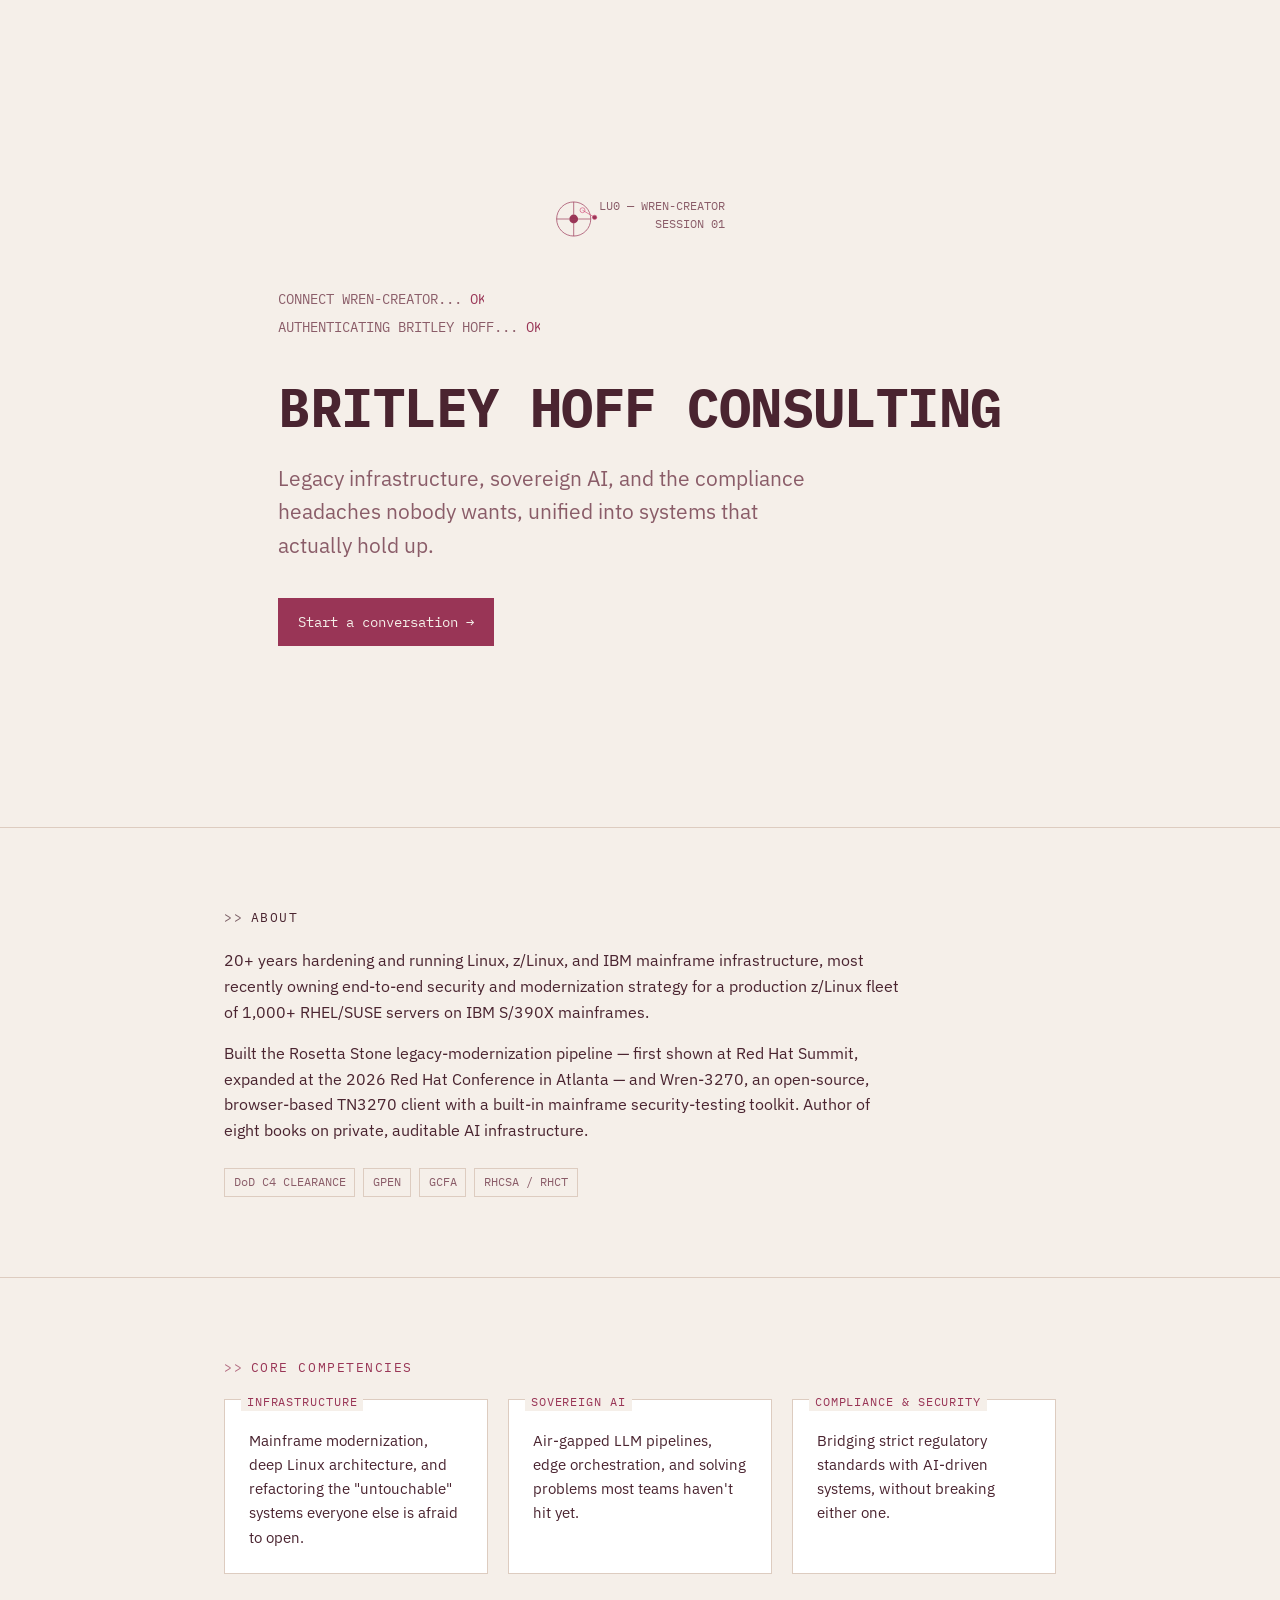
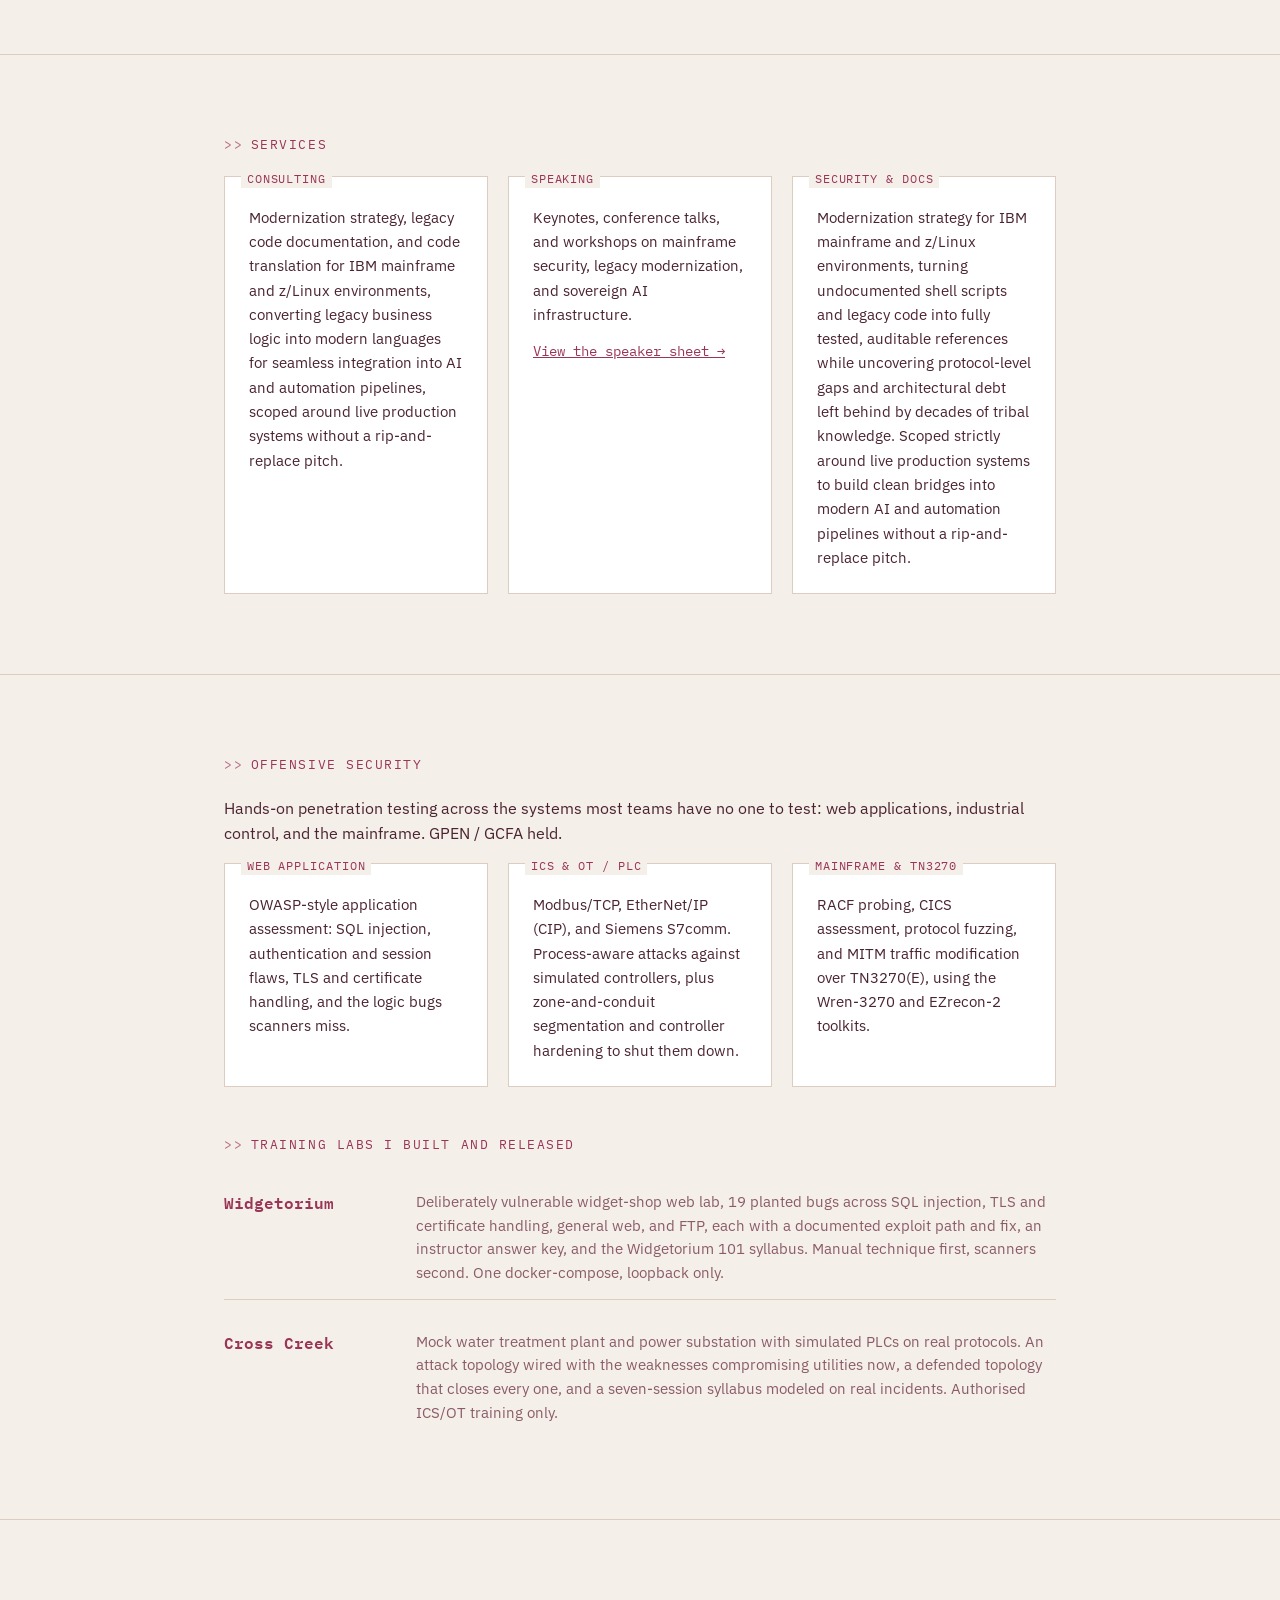
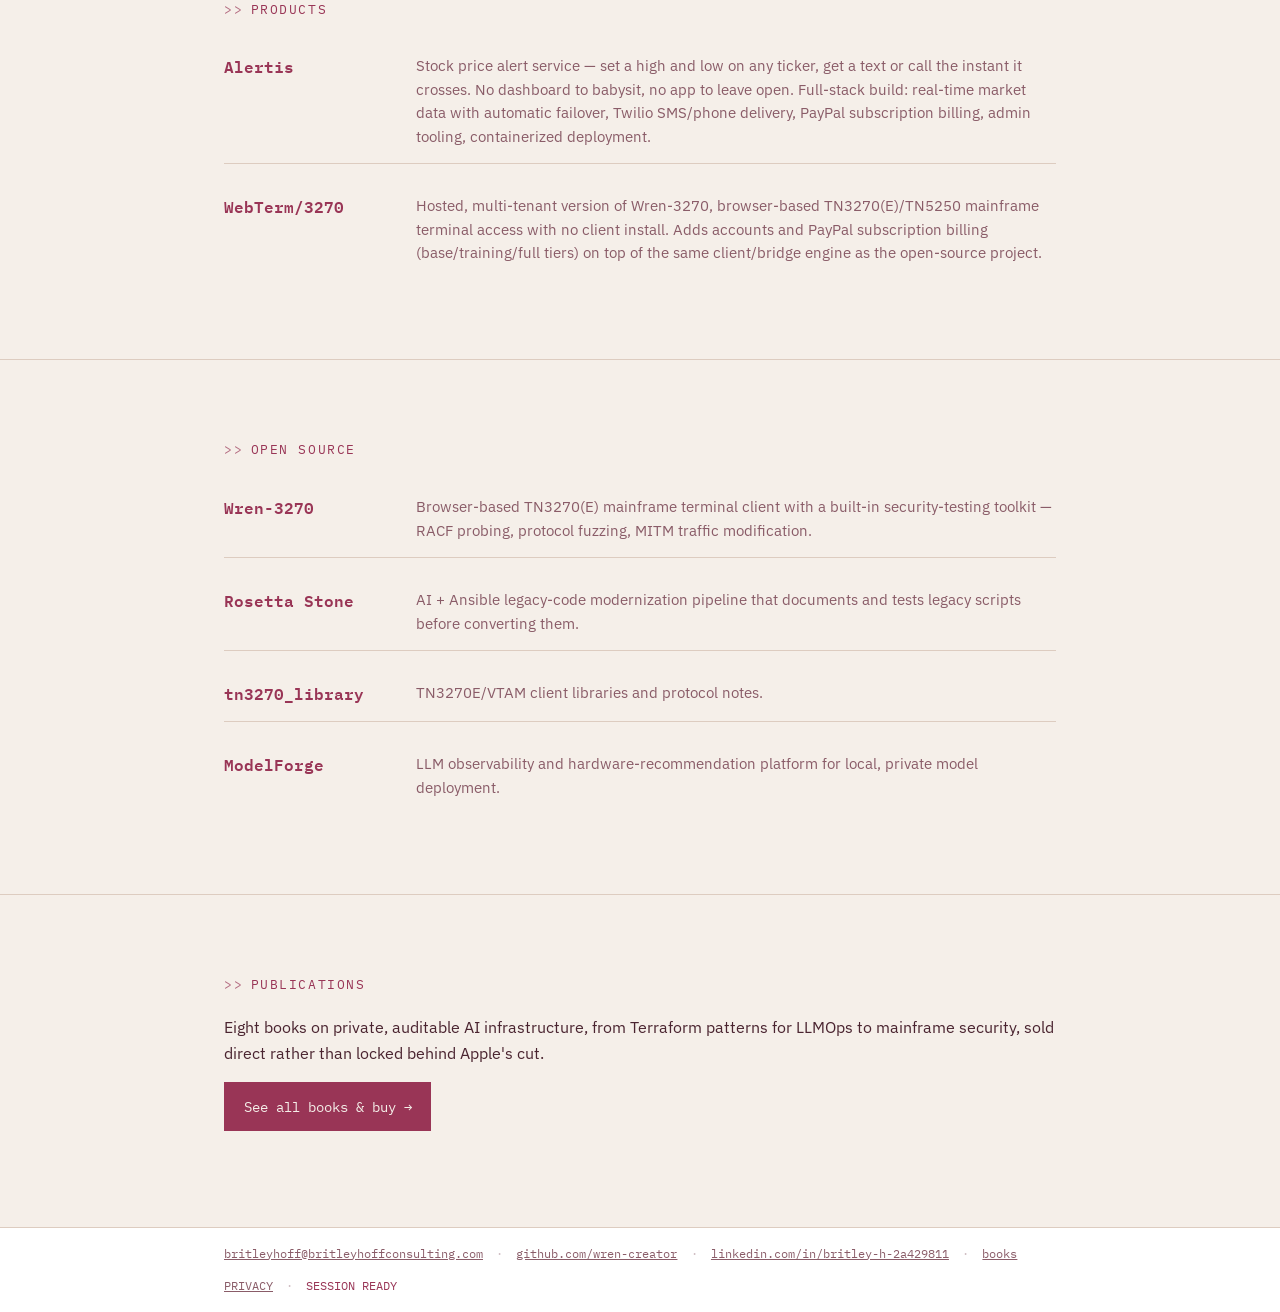
==== commit 6b539eec: "rename: point Web3270 references to Wren-3270 The open-source client got renamed on GitHub (wren-cre" ====
--- a/index.html
+++ b/index.html
@@ -31,7 +31,7 @@
   <div class="wrap">
     <p class="eyebrow">About</p>
     <p>20+ years hardening and running Linux, z/Linux, and IBM mainframe infrastructure, most recently owning end-to-end security and modernization strategy for a production z/Linux fleet of 1,000+ RHEL/SUSE servers on IBM S/390X mainframes.</p>
-    <p>Built the Rosetta Stone legacy-modernization pipeline — first shown at Red Hat Summit, expanded at the 2026 Red Hat Conference in Atlanta — and Web3270, an open-source, browser-based TN3270 client with a built-in mainframe security-testing toolkit. Author of <span id="book-count-1">eight</span> books on private, auditable AI infrastructure.</p>
+    <p>Built the Rosetta Stone legacy-modernization pipeline — first shown at Red Hat Summit, expanded at the 2026 Red Hat Conference in Atlanta — and Wren-3270, an open-source, browser-based TN3270 client with a built-in mainframe security-testing toolkit. Author of <span id="book-count-1">eight</span> books on private, auditable AI infrastructure.</p>
     <div class="tags">
       <span>DoD C4 CLEARANCE</span>
       <span>GPEN</span>
@@ -88,7 +88,7 @@
         <p>Modbus/TCP, EtherNet/IP (CIP), and Siemens S7comm. Process-aware attacks against simulated controllers, plus zone-and-conduit segmentation and controller hardening to shut them down.</p>
       </div>
       <div class="field" data-label="MAINFRAME &amp; TN3270">
-        <p>RACF probing, CICS assessment, protocol fuzzing, and MITM traffic modification over TN3270(E), using the Web3270 and EZrecon-2 toolkits.</p>
+        <p>RACF probing, CICS assessment, protocol fuzzing, and MITM traffic modification over TN3270(E), using the Wren-3270 and EZrecon-2 toolkits.</p>
       </div>
     </div>
 
@@ -116,7 +116,7 @@
       </div>
       <div class="oss-item">
         <a href="https://webterm-3270.com">WebTerm/3270</a>
-        <p>Hosted, multi-tenant version of Web3270, browser-based TN3270(E)/TN5250 mainframe terminal access with no client install. Adds accounts and PayPal subscription billing (base/training/full tiers) on top of the same client/bridge engine as the open-source project.</p>
+        <p>Hosted, multi-tenant version of Wren-3270, browser-based TN3270(E)/TN5250 mainframe terminal access with no client install. Adds accounts and PayPal subscription billing (base/training/full tiers) on top of the same client/bridge engine as the open-source project.</p>
       </div>
     </div>
   </div>
@@ -127,7 +127,7 @@
     <p class="eyebrow">Open source</p>
     <div class="oss-list">
       <div class="oss-item">
-        <a href="https://github.com/wren-creator/web3270">Web3270</a>
+        <a href="https://github.com/wren-creator/wren-3270">Wren-3270</a>
         <p>Browser-based TN3270(E) mainframe terminal client with a built-in security-testing toolkit — RACF probing, protocol fuzzing, MITM traffic modification.</p>
       </div>
       <div class="oss-item">
--- a/styles.css
+++ b/styles.css
@@ -149,11 +149,11 @@
   width: 0;
 }
 .boot .line-1 {
-  animation: type-27 0.7s steps(27, end) 0.1s forwards,
+  animation: type-27 0.7s steps(26, end) 0.1s forwards,
              blink-off 0.1s 0.8s forwards;
 }
 .boot .line-2 {
-  animation: type-34 0.85s steps(34, end) 0.9s forwards,
+  animation: type-34 0.85s steps(33, end) 0.9s forwards,
              blink-off 0.1s 1.75s forwards;
 }
 .boot .ok { color: var(--accent); }
@@ -200,11 +200,11 @@
 
 @keyframes type-27 {
   from { width: 0; }
-  to { width: 20.5ch; }
+  to { width: 26ch; }
 }
 @keyframes type-34 {
   from { width: 0; }
-  to { width: 25.5ch; }
+  to { width: 33ch; }
 }
 @keyframes blink-off {
   to { border-color: transparent; }
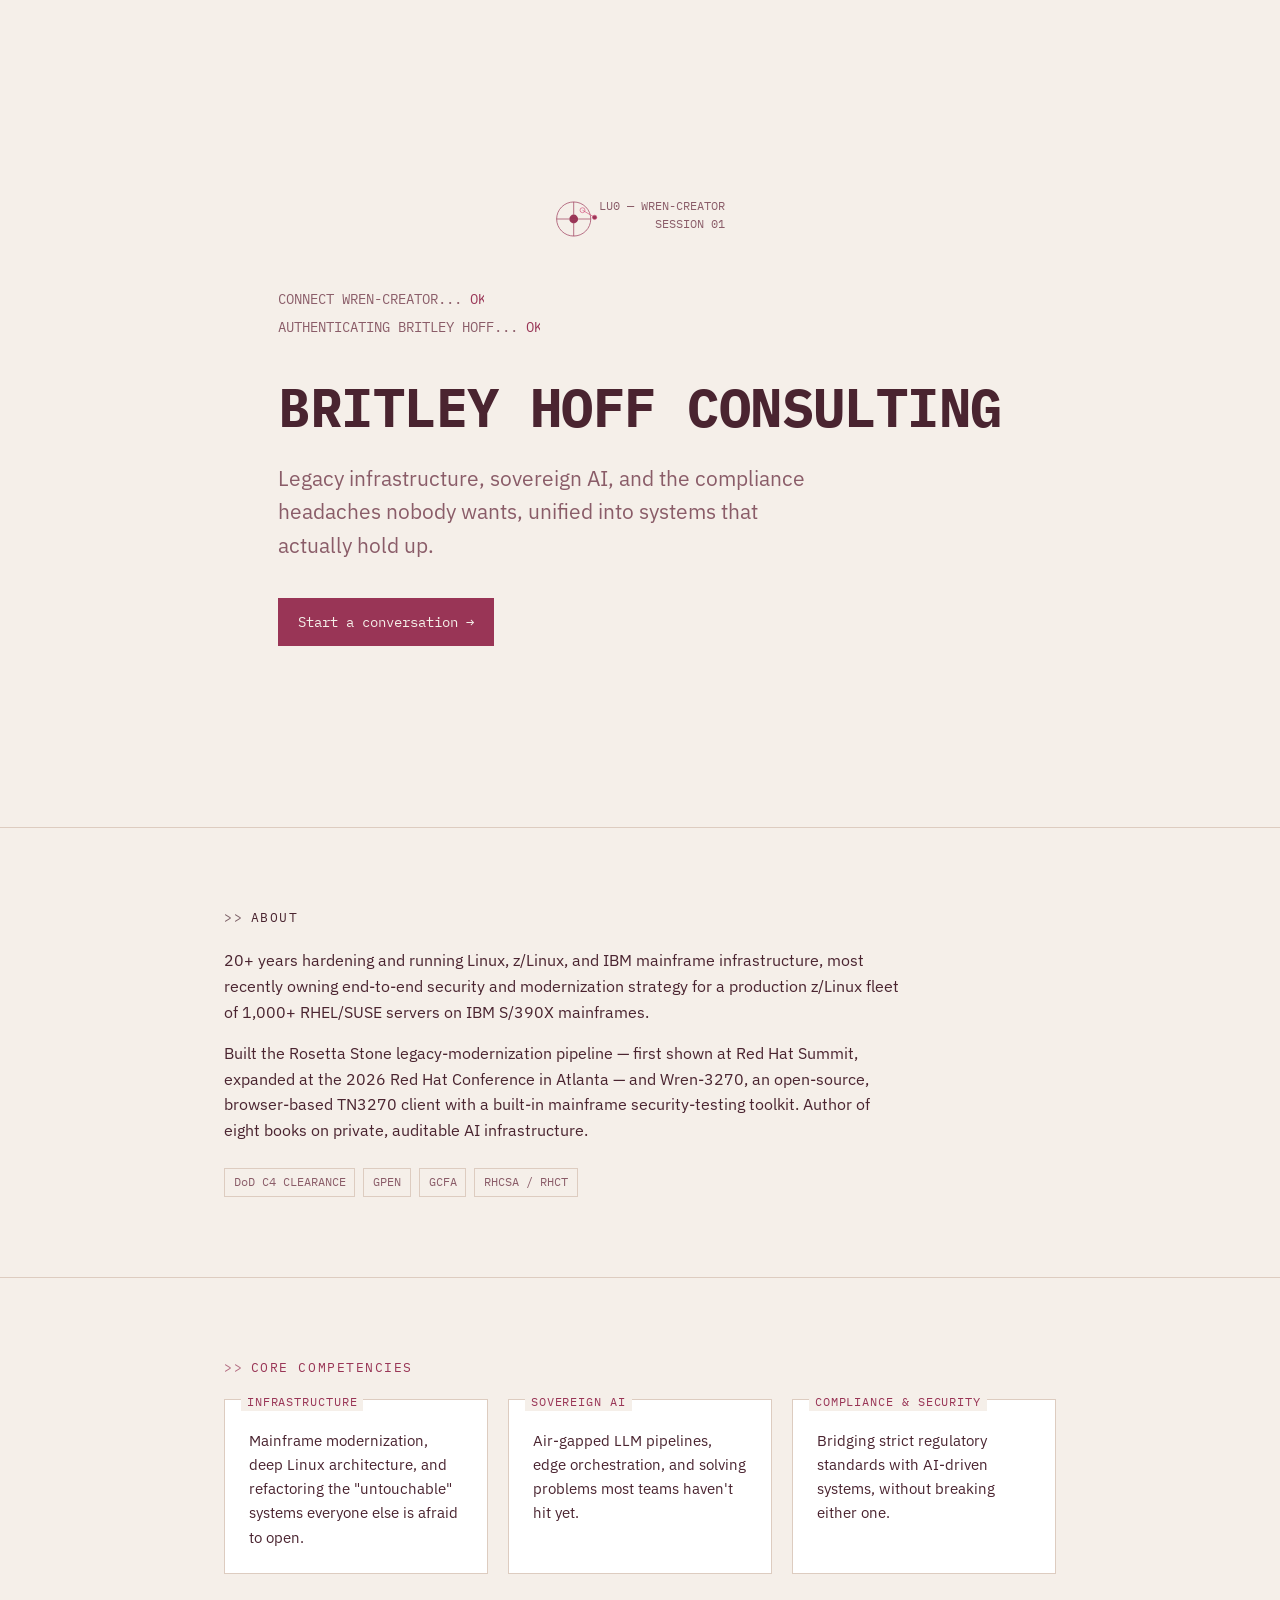
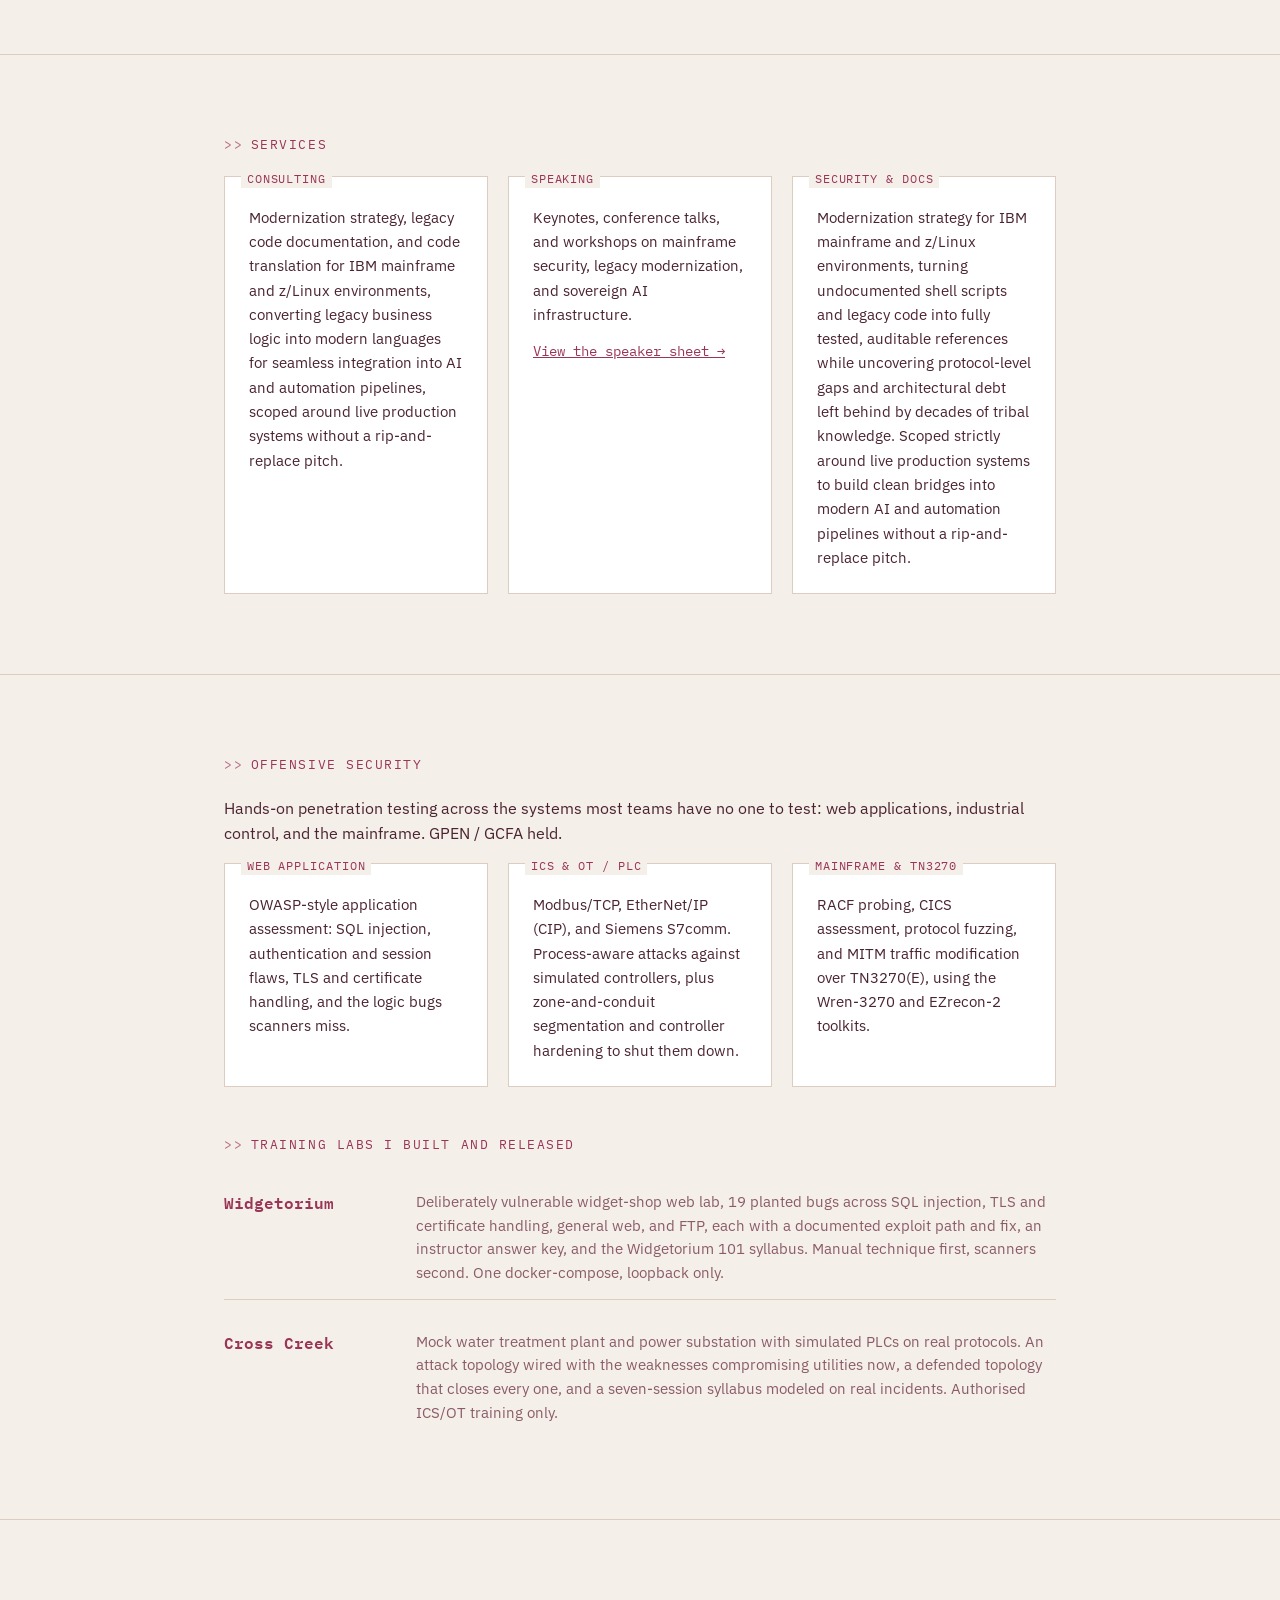
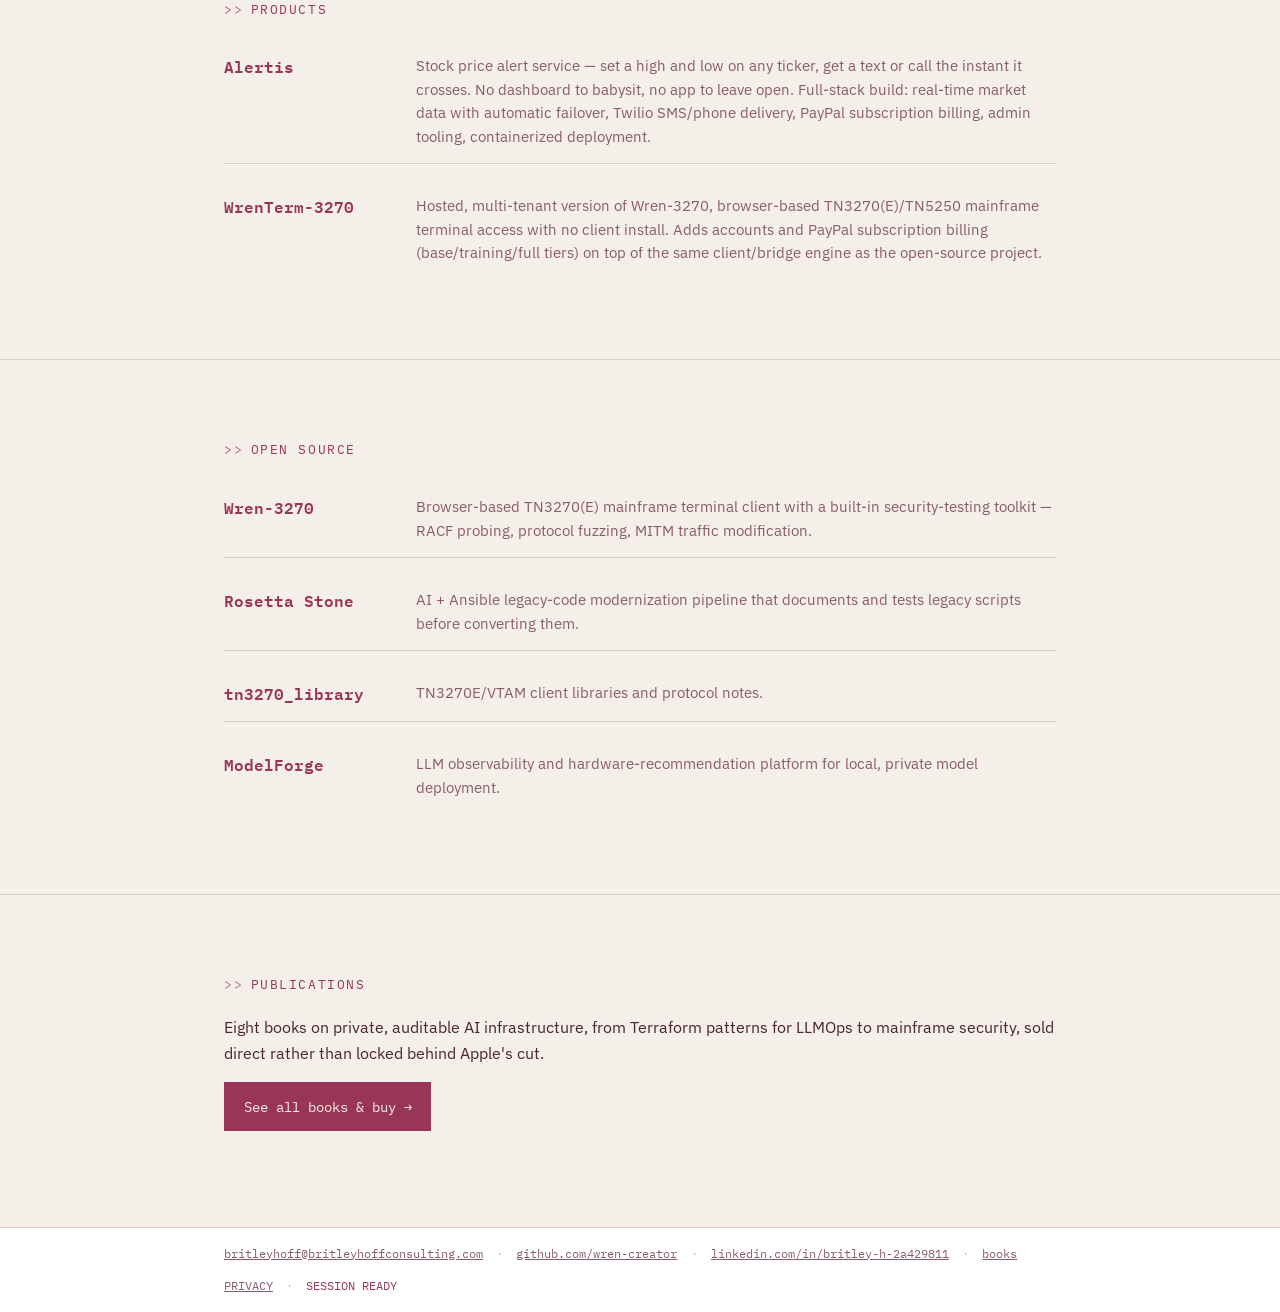
==== commit 0efce8c3: "rename: WebTerm/3270 product label to WrenTerm-3270 Keeping the product naming consistent with the W" ====
--- a/index.html
+++ b/index.html
@@ -115,7 +115,7 @@
         <p>Stock price alert service — set a high and low on any ticker, get a text or call the instant it crosses. No dashboard to babysit, no app to leave open. Full-stack build: real-time market data with automatic failover, Twilio SMS/phone delivery, PayPal subscription billing, admin tooling, containerized deployment.</p>
       </div>
       <div class="oss-item">
-        <a href="https://webterm-3270.com">WebTerm/3270</a>
+        <a href="https://webterm-3270.com">WrenTerm-3270</a>
         <p>Hosted, multi-tenant version of Wren-3270, browser-based TN3270(E)/TN5250 mainframe terminal access with no client install. Adds accounts and PayPal subscription billing (base/training/full tiers) on top of the same client/bridge engine as the open-source project.</p>
       </div>
     </div>
